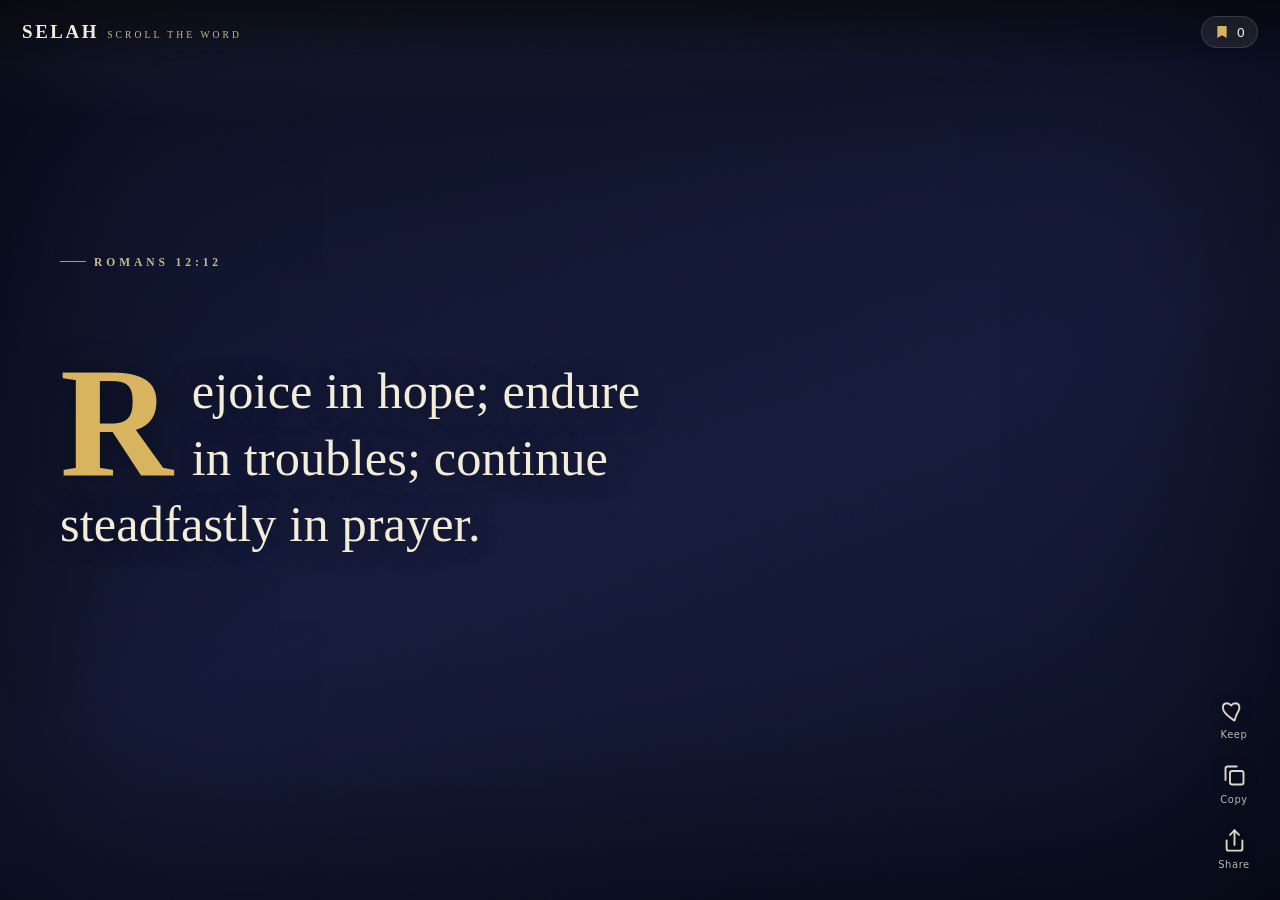
==== index.html @ 63e81956 "Selah — doom-scroll Bible app" ====
<!doctype html>
<html lang="en">
<head>
<meta charset="utf-8">
<meta name="viewport" content="width=device-width, initial-scale=1, maximum-scale=1, user-scalable=no, viewport-fit=cover">
<meta name="theme-color" content="#0b0e1a">
<meta name="apple-mobile-web-app-capable" content="yes">
<meta name="apple-mobile-web-app-status-bar-style" content="black-translucent">
<meta name="apple-mobile-web-app-title" content="Selah">
<title>Selah — Scroll the Word</title>
<style>
  :root{
    --ink:#f3ecd9;          /* parchment text */
    --ink-soft:#cbb98f;     /* aged gold */
    --gold:#d9b45f;         /* illuminated accent */
    --bg:#0b0e1a;
    --rail:rgba(243,236,217,.9);
    --card-pad: clamp(26px, 7vw, 60px);
  }
  *{box-sizing:border-box; -webkit-tap-highlight-color:transparent;}
  html,body{margin:0; height:100%; background:var(--bg); overscroll-behavior:none;}
  body{
    font-family:"Iowan Old Style","Palatino Linotype",Palatino,"Book Antiqua",Georgia,"Times New Roman",serif;
    color:var(--ink);
    -webkit-font-smoothing:antialiased;
    text-rendering:optimizeLegibility;
    overflow:hidden;
  }

  /* ---------- Feed ---------- */
  #feed{
    height:100dvh;
    overflow-y:scroll;
    scroll-snap-type:y mandatory;
    scroll-behavior:smooth;
    -webkit-overflow-scrolling:touch;
    scrollbar-width:none;
  }
  #feed::-webkit-scrollbar{display:none;}

  .verse{
    position:relative;
    height:100dvh;
    scroll-snap-align:start;
    scroll-snap-stop:always;
    display:flex;
    flex-direction:column;
    justify-content:center;
    padding: calc(env(safe-area-inset-top) + 84px) var(--card-pad) calc(env(safe-area-inset-bottom) + 120px);
    overflow:hidden;
    isolation:isolate;
  }
  /* ambient godray + grain layers */
  .verse::before{
    content:"";
    position:absolute; inset:-20% -20% auto -20%; height:80%;
    background:radial-gradient(120% 70% at 30% 0%, rgba(255,255,255,.16), rgba(255,255,255,0) 60%);
    mix-blend-mode:screen; pointer-events:none; z-index:0;
    animation:drift 26s ease-in-out infinite alternate;
  }
  .verse::after{
    content:"";
    position:absolute; inset:0; pointer-events:none; z-index:0;
    background-image:url("data:image/svg+xml;utf8,<svg xmlns='http://www.w3.org/2000/svg' width='120' height='120'><filter id='n'><feTurbulence type='fractalNoise' baseFrequency='.9' numOctaves='2'/></filter><rect width='100%25' height='100%25' filter='url(%23n)' opacity='.035'/></svg>");
    /* soft vignette on top of grain */
    box-shadow:inset 0 0 200px 40px rgba(0,0,0,.55);
    opacity:.9;
  }
  @keyframes drift{ from{transform:translate3d(-4%,0,0) scale(1.05);} to{transform:translate3d(4%,2%,0) scale(1.15);} }

  .verse > *{position:relative; z-index:1;}

  .ref{
    font-size:.72rem; letter-spacing:.34em; text-transform:uppercase;
    color:var(--ink-soft); font-weight:600;
    display:flex; align-items:center; gap:.7em; margin:0 0 clamp(20px,4.5vh,40px);
    opacity:0; transform:translateY(10px);
  }
  .ref::before{ content:""; width:26px; height:1px; background:var(--gold); opacity:.85; }

  .text{
    font-size:clamp(1.7rem, 4.4vw + 1rem, 3.15rem);
    line-height:1.32; font-weight:400; letter-spacing:.002em;
    max-width:16em; text-wrap:balance;
    text-shadow:0 1px 30px rgba(0,0,0,.35);
    opacity:0; transform:translateY(16px);
  }
  .text .cap{
    float:left; font-size:3.1em; line-height:.72; padding:.06em .12em 0 0;
    color:var(--gold); font-weight:600;
  }

  /* reveal when card is the active snap target */
  .verse.live .ref{ animation:rise .7s .05s cubic-bezier(.2,.8,.2,1) forwards; }
  .verse.live .text{ animation:rise .8s .12s cubic-bezier(.2,.8,.2,1) forwards; }
  @keyframes rise{ to{opacity:1; transform:none;} }

  /* ---------- Right action rail ---------- */
  .rail{
    position:absolute; right:clamp(12px,4vw,22px);
    bottom:calc(env(safe-area-inset-bottom) + 30px);
    display:flex; flex-direction:column; gap:22px; z-index:2;
  }
  .rail button{
    all:unset; cursor:pointer; display:flex; flex-direction:column; align-items:center; gap:5px;
    color:var(--rail); width:48px;
  }
  .rail svg{ width:27px; height:27px; filter:drop-shadow(0 2px 6px rgba(0,0,0,.5)); transition:transform .18s ease; }
  .rail button:active svg{ transform:scale(.82); }
  .rail .lab{ font-size:.62rem; letter-spacing:.06em; opacity:.85; font-variant-numeric:tabular-nums;
    font-family:ui-sans-serif,system-ui,sans-serif; }
  .rail button.on svg{ fill:var(--gold); stroke:var(--gold); color:var(--gold); }
  .rail button.on .lab{ color:var(--gold); opacity:1; }
  @keyframes pop{ 40%{transform:scale(1.3);} 70%{transform:scale(.9);} 100%{transform:scale(1);} }
  .rail button.burst svg{ animation:pop .4s ease; }

  /* ---------- Top bar ---------- */
  header{
    position:fixed; top:0; left:0; right:0; z-index:5;
    display:flex; align-items:center; justify-content:space-between;
    padding:calc(env(safe-area-inset-top) + 16px) 22px 14px;
    background:linear-gradient(to bottom, rgba(0,0,0,.42), rgba(0,0,0,0));
    pointer-events:none;
  }
  header *{pointer-events:auto;}
  .brand{ display:flex; align-items:baseline; gap:.5em; }
  .brand b{ font-size:1.18rem; font-weight:600; letter-spacing:.14em; color:var(--ink);}
  .brand span{ font-size:.6rem; letter-spacing:.32em; text-transform:uppercase; color:var(--ink-soft); }
  .savedBtn{ all:unset; cursor:pointer; display:flex; align-items:center; gap:7px; color:var(--ink);
    font-family:ui-sans-serif,system-ui,sans-serif; font-size:.8rem; padding:7px 12px; border-radius:999px;
    background:rgba(255,255,255,.08); backdrop-filter:blur(8px); -webkit-backdrop-filter:blur(8px);
    border:1px solid rgba(243,236,217,.14);}
  .savedBtn svg{width:16px;height:16px;fill:var(--gold);}

  /* ---------- Scroll hint ---------- */
  .hint{
    position:fixed; left:0; right:0; bottom:calc(env(safe-area-inset-bottom) + 22px);
    text-align:center; z-index:4; pointer-events:none;
    color:var(--ink-soft); font-size:.68rem; letter-spacing:.28em; text-transform:uppercase;
    font-family:ui-sans-serif,system-ui,sans-serif;
    animation:hintPulse 2.4s ease-in-out infinite;
    transition:opacity .5s;
  }
  .hint svg{ display:block; margin:6px auto 0; width:18px; height:18px; stroke:var(--ink-soft); }
  @keyframes hintPulse{ 0%,100%{opacity:.35; transform:translateY(0);} 50%{opacity:.9; transform:translateY(4px);} }

  /* ---------- Saved drawer ---------- */
  .sheet{
    position:fixed; inset:0; z-index:20; background:rgba(6,8,14,.86);
    backdrop-filter:blur(14px); -webkit-backdrop-filter:blur(14px);
    display:flex; flex-direction:column; transform:translateY(100%); transition:transform .34s cubic-bezier(.2,.8,.2,1);
  }
  .sheet.open{ transform:none; }
  .sheet header{ position:static; background:none; padding:calc(env(safe-area-inset-top) + 20px) 22px 14px; }
  .sheet h2{ margin:0; font-size:1.3rem; font-weight:600; letter-spacing:.06em;}
  .sheet .close{ all:unset; cursor:pointer; font-size:1.7rem; color:var(--ink-soft); line-height:1;}
  .sheet .list{ overflow-y:auto; padding:6px 22px calc(env(safe-area-inset-bottom) + 30px); }
  .savedItem{ padding:20px 0; border-top:1px solid rgba(243,236,217,.1);}
  .savedItem .r{ font-size:.64rem; letter-spacing:.28em; text-transform:uppercase; color:var(--gold); margin-bottom:8px;}
  .savedItem .t{ font-size:1.12rem; line-height:1.4;}
  .savedItem button{ all:unset; cursor:pointer; color:var(--ink-soft); font-size:.72rem; margin-top:10px;
    font-family:ui-sans-serif,system-ui,sans-serif; letter-spacing:.05em;}
  .empty{ color:var(--ink-soft); text-align:center; padding:22vh 30px; line-height:1.6;}
  .empty b{display:block;color:var(--ink);font-size:1.15rem;margin-bottom:8px;letter-spacing:.04em;}

  .toast{
    position:fixed; left:50%; bottom:calc(env(safe-area-inset-bottom) + 92px); transform:translate(-50%,20px);
    background:rgba(20,18,12,.94); color:var(--ink); border:1px solid rgba(217,180,95,.35);
    padding:11px 20px; border-radius:999px; font-size:.8rem; letter-spacing:.03em; z-index:30;
    font-family:ui-sans-serif,system-ui,sans-serif; opacity:0; pointer-events:none; transition:.25s;
    box-shadow:0 10px 40px rgba(0,0,0,.5);
  }
  .toast.show{ opacity:1; transform:translate(-50%,0); }

  @media (prefers-reduced-motion:reduce){
    .verse::before{animation:none;}
    .verse .ref,.verse .text{animation:none;opacity:1;transform:none;}
    .hint{animation:none;}
    #feed{scroll-behavior:auto;}
  }
</style>
</head>
<body>

<header>
  <div class="brand"><b>SELAH</b><span>scroll the word</span></div>
  <button class="savedBtn" id="openSaved" aria-label="Saved verses">
    <svg viewBox="0 0 24 24"><path d="M6 3h12a1 1 0 0 1 1 1v17l-7-4-7 4V4a1 1 0 0 1 1-1z"/></svg>
    <span id="savedCount">0</span>
  </button>
</header>

<main id="feed" aria-label="Scripture feed"></main>

<div class="hint" id="hint">Swipe up
  <svg viewBox="0 0 24 24" fill="none" stroke-width="2" stroke-linecap="round" stroke-linejoin="round"><path d="M12 19V5M6 11l6-6 6 6"/></svg>
</div>

<!-- Saved drawer -->
<section class="sheet" id="sheet" aria-hidden="true">
  <header>
    <h2>Kept verses</h2>
    <button class="close" id="closeSaved" aria-label="Close">×</button>
  </header>
  <div class="list" id="savedList"></div>
</section>

<div class="toast" id="toast"></div>

<script>
/* ============================================================
   SELAH — an infinite Scripture feed
   Text: World English Bible (public domain)
   Offline-first curated pool + live random pull when online
   ============================================================ */

// A curated, wide-ranging pool. Reads first offline & instantly.
const POOL = [
 ["Genesis 1:1","In the beginning, God created the heavens and the earth."],
 ["Genesis 1:3","God said, “Let there be light,” and there was light."],
 ["Genesis 28:15","Behold, I am with you, and will keep you, wherever you go."],
 ["Exodus 14:14","Yahweh will fight for you, and you shall be still."],
 ["Deuteronomy 31:6","Be strong and courageous. Don’t be afraid; for Yahweh your God goes with you. He will not fail you, nor forsake you."],
 ["Joshua 1:9","Be strong and courageous. Don’t be afraid. Don’t be dismayed, for Yahweh your God is with you wherever you go."],
 ["1 Samuel 16:7","Man looks at the outward appearance, but Yahweh looks at the heart."],
 ["Nehemiah 8:10","Don’t be grieved, for the joy of Yahweh is your strength."],
 ["Psalm 23:1","Yahweh is my shepherd; I shall lack nothing."],
 ["Psalm 23:4","Even though I walk through the valley of the shadow of death, I will fear no evil, for you are with me."],
 ["Psalm 27:1","Yahweh is my light and my salvation. Whom shall I fear?"],
 ["Psalm 34:18","Yahweh is near to those who have a broken heart, and saves those who have a crushed spirit."],
 ["Psalm 46:1","God is our refuge and strength, a very present help in trouble."],
 ["Psalm 46:10","Be still, and know that I am God."],
 ["Psalm 51:10","Create in me a clean heart, O God. Renew a right spirit within me."],
 ["Psalm 55:22","Cast your burden on Yahweh and he will sustain you. He will never allow the righteous to be moved."],
 ["Psalm 91:1","He who dwells in the secret place of the Most High will rest in the shadow of the Almighty."],
 ["Psalm 118:24","This is the day that Yahweh has made. We will rejoice and be glad in it!"],
 ["Psalm 119:105","Your word is a lamp to my feet, and a light for my path."],
 ["Psalm 121:1","I will lift up my eyes to the hills. Where does my help come from?"],
 ["Psalm 121:2","My help comes from Yahweh, who made heaven and earth."],
 ["Psalm 139:14","I will give thanks to you, for I am fearfully and wonderfully made."],
 ["Psalm 147:3","He heals the broken in heart, and binds up their wounds."],
 ["Proverbs 3:5","Trust in Yahweh with all your heart, and don’t lean on your own understanding."],
 ["Proverbs 3:6","In all your ways acknowledge him, and he will make your paths straight."],
 ["Proverbs 4:23","Keep your heart with all diligence, for out of it is the wellspring of life."],
 ["Proverbs 16:3","Commit your deeds to Yahweh, and your plans shall succeed."],
 ["Proverbs 18:10","Yahweh’s name is a strong tower: the righteous run to him, and are safe."],
 ["Proverbs 27:17","Iron sharpens iron; so a man sharpens his friend’s countenance."],
 ["Ecclesiastes 3:1","For everything there is a season, and a time for every purpose under heaven."],
 ["Isaiah 26:3","You will keep whoever’s mind is steadfast in perfect peace, because he trusts in you."],
 ["Isaiah 40:31","Those who wait for Yahweh will renew their strength. They will mount up with wings like eagles."],
 ["Isaiah 41:10","Don’t be afraid, for I am with you. Don’t be dismayed, for I am your God. I will strengthen you."],
 ["Isaiah 43:2","When you pass through the waters, I will be with you, and through the rivers, they will not overflow you."],
 ["Isaiah 53:5","He was pierced for our transgressions. By his wounds we are healed."],
 ["Jeremiah 29:11","For I know the thoughts that I think toward you, thoughts of peace, and not of evil, to give you hope and a future."],
 ["Lamentations 3:22","It is because of Yahweh’s loving kindnesses that we are not consumed, because his compassion doesn’t fail."],
 ["Lamentations 3:23","They are new every morning. Great is your faithfulness."],
 ["Micah 6:8","He has shown you, O man, what is good. What does Yahweh require of you, but to act justly, to love mercy, and to walk humbly with your God?"],
 ["Zephaniah 3:17","Yahweh, your God, is among you, a mighty one who will save. He will rejoice over you with joy."],
 ["Matthew 5:14","You are the light of the world. A city located on a hill can’t be hidden."],
 ["Matthew 6:33","Seek first God’s Kingdom and his righteousness; and all these things will be given to you as well."],
 ["Matthew 6:34","Therefore don’t be anxious for tomorrow, for tomorrow will be anxious for itself."],
 ["Matthew 11:28","Come to me, all you who labor and are heavily burdened, and I will give you rest."],
 ["Matthew 19:26","With men this is impossible, but with God all things are possible."],
 ["Mark 9:23","All things are possible to him who believes."],
 ["Luke 1:37","For nothing spoken by God is impossible."],
 ["John 1:5","The light shines in the darkness, and the darkness hasn’t overcome it."],
 ["John 3:16","For God so loved the world, that he gave his one and only Son, that whoever believes in him should not perish, but have eternal life."],
 ["John 8:12","I am the light of the world. He who follows me will not walk in the darkness, but will have the light of life."],
 ["John 14:6","I am the way, the truth, and the life. No one comes to the Father, except through me."],
 ["John 14:27","Peace I leave with you. My peace I give to you. Don’t let your heart be troubled, neither let it be fearful."],
 ["John 16:33","In the world you have trouble; but cheer up! I have overcome the world."],
 ["Romans 5:8","But God commends his own love toward us, in that while we were yet sinners, Christ died for us."],
 ["Romans 8:28","We know that all things work together for good for those who love God."],
 ["Romans 8:31","If God is for us, who can be against us?"],
 ["Romans 8:38","For I am persuaded that neither death, nor life, nor angels, nor things present, nor things to come, will be able to separate us from God’s love."],
 ["Romans 12:2","Don’t be conformed to this world, but be transformed by the renewing of your mind."],
 ["Romans 15:13","Now may the God of hope fill you with all joy and peace in believing, that you may abound in hope."],
 ["1 Corinthians 10:13","No temptation has taken you except what is common to man. God is faithful, who will not allow you to be tempted above what you are able."],
 ["1 Corinthians 13:4","Love is patient and is kind. Love doesn’t envy. Love doesn’t brag, is not proud."],
 ["1 Corinthians 13:13","But now faith, hope, and love remain—these three. The greatest of these is love."],
 ["1 Corinthians 16:14","Let all that you do be done in love."],
 ["2 Corinthians 5:7","For we walk by faith, not by sight."],
 ["2 Corinthians 12:9","My grace is sufficient for you, for my power is made perfect in weakness."],
 ["Galatians 5:22","But the fruit of the Spirit is love, joy, peace, patience, kindness, goodness, faith."],
 ["Galatians 6:9","Let us not be weary in doing good, for we will reap in due season, if we don’t give up."],
 ["Ephesians 2:8","For by grace you have been saved through faith, and that not of yourselves; it is the gift of God."],
 ["Ephesians 3:20","Now to him who is able to do exceedingly abundantly above all that we ask or think."],
 ["Ephesians 6:10","Be strong in the Lord, and in the strength of his might."],
 ["Philippians 4:6","In nothing be anxious, but in everything, by prayer and petition with thanksgiving, let your requests be made known to God."],
 ["Philippians 4:7","And the peace of God, which surpasses all understanding, will guard your hearts and your minds in Christ Jesus."],
 ["Philippians 4:8","Whatever things are true, whatever things are honorable, whatever things are pure—think about these things."],
 ["Philippians 4:13","I can do all things through Christ, who strengthens me."],
 ["Colossians 3:23","Whatever you do, work heartily, as for the Lord, and not for men."],
 ["1 Thessalonians 5:16","Rejoice always. Pray without ceasing. In everything give thanks."],
 ["2 Timothy 1:7","For God didn’t give us a spirit of fear, but of power, love, and self-control."],
 ["Hebrews 11:1","Now faith is assurance of things hoped for, proof of things not seen."],
 ["Hebrews 12:1","Let us run with perseverance the race that is set before us."],
 ["Hebrews 13:5","Be free from the love of money, content with such things as you have, for he has said, “I will in no way leave you, neither will I in any way forsake you.”"],
 ["Hebrews 13:8","Jesus Christ is the same yesterday, today, and forever."],
 ["James 1:2","Count it all joy, my brothers, when you fall into various temptations."],
 ["James 1:5","But if any of you lacks wisdom, let him ask of God, who gives to all liberally and without reproach."],
 ["1 Peter 5:7","Casting all your worries on him, because he cares for you."],
 ["1 John 4:4","Greater is he who is in you than he who is in the world."],
 ["1 John 4:18","There is no fear in love; but perfect love casts out fear."],
 ["1 John 4:19","We love him, because he first loved us."],
 ["Revelation 21:4","He will wipe away every tear from their eyes. Death will be no more; neither will there be mourning, nor crying, nor pain, any more."],
 ["Psalm 19:1","The heavens declare the glory of God. The expanse shows his handiwork."],
 ["Psalm 37:4","Also delight yourself in Yahweh, and he will give you the desires of your heart."],
 ["Psalm 30:5","Weeping may stay for the night, but joy comes in the morning."],
 ["Psalm 16:8","I have set Yahweh always before me. Because he is at my right hand, I shall not be moved."],
 ["Proverbs 17:22","A cheerful heart makes good medicine, but a crushed spirit dries up the bones."],
 ["Isaiah 40:8","The grass withers, the flower fades; but the word of our God stands forever."],
 ["Matthew 5:16","Let your light shine before men, that they may see your good works."],
 ["Matthew 7:7","Ask, and it will be given you. Seek, and you will find. Knock, and it will be opened for you."],
 ["Luke 6:38","Give, and it will be given to you: good measure, pressed down, shaken together, and running over."],
 ["John 15:5","I am the vine. You are the branches. He who remains in me bears much fruit."],
 ["Acts 20:35","It is more blessed to give than to receive."],
 ["Romans 12:12","Rejoice in hope; endure in troubles; continue steadfastly in prayer."],
 ["Colossians 3:2","Set your mind on the things that are above, not on the things that are on the earth."],
 ["Joshua 24:15","As for me and my house, we will serve Yahweh."],
 ["Psalm 143:8","Cause me to hear your loving kindness in the morning, for I trust in you."],
 ["Proverbs 15:1","A gentle answer turns away wrath, but a harsh word stirs up anger."],
 ["Isaiah 55:8","“For my thoughts are not your thoughts, and your ways are not my ways,” says Yahweh."],
 ["Jeremiah 17:7","Blessed is the man who trusts in Yahweh, and whose confidence is in Yahweh."],
 ["Matthew 28:20","Behold, I am with you always, even to the end of the age."],
 ["Galatians 2:20","It is no longer I that live, but Christ lives in me."],
 ["Philippians 1:6","He who began a good work in you will complete it until the day of Jesus Christ."],
 ["Psalm 42:11","Why are you in despair, my soul? Hope in God! For I shall still praise him."],
 ["Psalm 62:1","My soul rests in God alone. My salvation is from him."],
 ["Isaiah 12:2","Behold, God is my salvation. I will trust, and will not be afraid."]
];

/* ---------- gradient atmospheres (time-of-day light) ---------- */
const THEMES = [
  {bg:"linear-gradient(160deg,#0a0f24 0%,#141a3a 55%,#0a0f24 100%)"},   // deep night
  {bg:"linear-gradient(160deg,#2a1327 0%,#5c2740 50%,#20101f 100%)"},   // dawn rose
  {bg:"linear-gradient(160deg,#1a1206 0%,#493113 55%,#1a1206 100%)"},   // gold hour
  {bg:"linear-gradient(160deg,#06171a 0%,#0f3a3d 55%,#06171a 100%)"},   // still waters
  {bg:"linear-gradient(160deg,#120a1f 0%,#331e4d 55%,#120a1f 100%)"},   // amethyst dusk
  {bg:"linear-gradient(160deg,#0b1408 0%,#22401c 55%,#0b1408 100%)"},   // olive garden
  {bg:"linear-gradient(160deg,#1b0a0a 0%,#43201a 55%,#1b0a0a 100%)"},   // ember
  {bg:"linear-gradient(160deg,#060a12 0%,#1e2c44 55%,#060a12 100%)"},   // pre-dawn slate
];
const themeColors = ["#0f1430","#3a1a2c","#2a1c0d","#0a2528","#241436","#16290f","#2b1310","#111c2e"];

/* ---------- state ---------- */
const feed = document.getElementById('feed');
const saved = JSON.parse(localStorage.getItem('selah.saved')||'[]');
let deck = [];        // shuffled queue of [ref,text]
let served = 0;       // total cards rendered
let recent = new Set();

function shuffle(a){ a=a.slice(); for(let i=a.length-1;i>0;i--){const j=Math.floor(Math.random()*(i+1));[a[i],a[j]]=[a[j],a[i]];} return a; }
function refillDeck(){ deck = deck.concat(shuffle(POOL)); }

function nextVerse(){
  if(deck.length<3) refillDeck();
  // avoid immediate repeats
  let v = deck.shift();
  let guard=0;
  while(recent.has(v[0]) && deck.length>4 && guard++<8){ deck.push(v); v=deck.shift(); }
  recent.add(v[0]); if(recent.size>18){ recent = new Set([...recent].slice(-12)); }
  return v;
}

function isSaved(ref){ return saved.some(s=>s[0]===ref); }
function svg(name){
  const P={
    heart:'<path d="M12 21s-7-4.35-9.5-8.5C.5 9 2 5.5 5.2 5.5c1.9 0 3.1 1.1 3.8 2.1.7-1 1.9-2.1 3.8-2.1C16 5.5 17.5 9 15.5 12.5 13 16.65 12 21 12 21z"/>',
    copy:'<rect x="8" y="8" width="12" height="12" rx="2"/><path d="M4 16V6a2 2 0 0 1 2-2h8"/>',
    share:'<path d="M12 3v13"/><path d="M8 7l4-4 4 4"/><path d="M5 12v7a2 2 0 0 0 2 2h10a2 2 0 0 0 2-2v-7"/>'
  };
  const filled = name==='heart';
  return `<svg viewBox="0 0 24 24" ${filled?'fill="none"':'fill="none"'} stroke="currentColor" stroke-width="1.7" stroke-linecap="round" stroke-linejoin="round">${P[name]}</svg>`;
}

function makeCard(ref,text){
  const el = document.createElement('article');
  el.className='verse';
  const t = THEMES[served % THEMES.length];
  el.style.background = t.bg;
  const words = text.trim();
  const first = words.charAt(0);
  const rest = words.slice(1);
  el.innerHTML = `
    <p class="ref">${ref}</p>
    <p class="text"><span class="cap">${first}</span>${rest}</p>
    <div class="rail">
      <button class="save ${isSaved(ref)?'on':''}" aria-label="Keep verse">${svg('heart')}<span class="lab">Keep</span></button>
      <button class="copy" aria-label="Copy verse">${svg('copy')}<span class="lab">Copy</span></button>
      <button class="share" aria-label="Share verse">${svg('share')}<span class="lab">Share</span></button>
    </div>`;
  el.dataset.ref = ref; el.dataset.text = text;

  el.querySelector('.save').addEventListener('click',e=>{ toggleSave(ref,text,e.currentTarget); });
  el.querySelector('.copy').addEventListener('click',e=>{ copyVerse(ref,text); burst(e.currentTarget); });
  el.querySelector('.share').addEventListener('click',e=>{ shareVerse(ref,text); burst(e.currentTarget); });
  served++;
  return el;
}

function appendBatch(n=4){ for(let i=0;i<n;i++){ const [r,t]=nextVerse(); feed.appendChild(makeCard(r,t)); } }

/* ---------- reveal / infinite ---------- */
const io = new IntersectionObserver((ents)=>{
  ents.forEach(en=>{
    if(en.isIntersecting && en.intersectionRatio>0.6){
      en.target.classList.add('live');
      const cards=[...feed.children];
      if(cards.indexOf(en.target) >= cards.length-3){ appendBatch(4); topUpFromNet(); }
      if(served>1) hideHint();
    }
  });
},{root:feed, threshold:[0.6]});

const mo = new MutationObserver(recs=>recs.forEach(r=>r.addedNodes.forEach(n=>{ if(n.nodeType===1) io.observe(n); })));
mo.observe(feed,{childList:true});

/* ---------- actions ---------- */
function persist(){ localStorage.setItem('selah.saved', JSON.stringify(saved)); document.getElementById('savedCount').textContent=saved.length; }
function toggleSave(ref,text,btn){
  const i = saved.findIndex(s=>s[0]===ref);
  if(i>=0){ saved.splice(i,1); btn?.classList.remove('on'); toast('Removed'); }
  else{ saved.unshift([ref,text]); btn?.classList.add('on'); btn?.classList.add('burst'); setTimeout(()=>btn?.classList.remove('burst'),400); toast('Kept'); }
  persist(); if(navigator.vibrate) navigator.vibrate(8);
}
async function copyVerse(ref,text){
  const s = `“${text}”\n— ${ref} (WEB)`;
  try{ await navigator.clipboard.writeText(s); toast('Copied'); }
  catch{ toast('Copy unavailable'); }
}
async function shareVerse(ref,text){
  const s = `“${text}”\n— ${ref}`;
  if(navigator.share){ try{ await navigator.share({text:s, title:'Selah'}); }catch{} }
  else copyVerse(ref,text);
}
function burst(btn){ btn.classList.add('burst'); setTimeout(()=>btn.classList.remove('burst'),400); if(navigator.vibrate) navigator.vibrate(6); }

let toastT;
function toast(msg){ const el=document.getElementById('toast'); el.textContent=msg; el.classList.add('show'); clearTimeout(toastT); toastT=setTimeout(()=>el.classList.remove('show'),1400); }

let hintGone=false;
function hideHint(){ if(hintGone) return; hintGone=true; document.getElementById('hint').style.opacity='0'; setTimeout(()=>document.getElementById('hint').remove(),600); }

/* ---------- saved drawer ---------- */
const sheet=document.getElementById('sheet');
document.getElementById('openSaved').addEventListener('click',openSaved);
document.getElementById('closeSaved').addEventListener('click',()=>sheet.classList.remove('open'));
function openSaved(){
  const list=document.getElementById('savedList');
  if(!saved.length){ list.innerHTML='<div class="empty"><b>Nothing kept yet</b>Tap Keep on a verse and it waits for you here.</div>'; }
  else list.innerHTML = saved.map((s,i)=>`
    <div class="savedItem">
      <div class="r">${s[0]}</div>
      <div class="t">“${s[1]}”</div>
      <button data-i="${i}">Remove</button>
    </div>`).join('');
  list.querySelectorAll('button[data-i]').forEach(b=>b.addEventListener('click',()=>{
    saved.splice(+b.dataset.i,1); persist();
    document.querySelectorAll('.verse .save.on').forEach(x=>{});
    openSaved();
  }));
  sheet.classList.add('open');
}

/* ---------- live infinite top-up (World English Bible via bible-api.com) ---------- */
let netBusy=false, netOK=true;
async function topUpFromNet(){
  if(netBusy || !netOK || !navigator.onLine) return;
  netBusy=true;
  try{
    const res = await Promise.all([fetchRandom(),fetchRandom(),fetchRandom()]);
    res.filter(Boolean).forEach(v=>{ if(!POOL.some(p=>p[0]===v[0])) POOL.push(v); });
  }catch{ netOK=false; }
  netBusy=false;
}
async function fetchRandom(){
  try{
    const r = await fetch('https://bible-api.com/data/web/random');
    if(!r.ok) return null;
    const d = await r.json();
    const v = d.random || (d.verses && d.verses[0]);
    if(!v) return null;
    const ref = `${v.book} ${v.chapter}:${v.verse}`;
    const text = (v.text||'').replace(/\s+/g,' ').trim();
    if(text.length<12 || text.length>240) return null;   // keep cards scroll-sized
    return [ref, text];
  }catch{ return null; }
}

/* ---------- boot ---------- */
persist();
refillDeck();
appendBatch(5);
requestAnimationFrame(()=>{ feed.firstElementChild?.classList.add('live'); });
topUpFromNet();

/* ---------- installable PWA (inline manifest, no external files) ---------- */
(function(){
  const manifest = {
    name:"Selah", short_name:"Selah", start_url:".", display:"standalone",
    background_color:"#0b0e1a", theme_color:"#0b0e1a", orientation:"portrait",
    description:"Scroll the Word.",
    icons:[{src:"data:image/svg+xml,"+encodeURIComponent('<svg xmlns=\"http://www.w3.org/2000/svg\" width=\"512\" height=\"512\"><rect width=\"512\" height=\"512\" fill=\"#0b0e1a\"/><text x=\"256\" y=\"340\" font-size=\"300\" text-anchor=\"middle\" fill=\"#d9b45f\" font-family=\"Georgia,serif\">S</text></svg>'), sizes:"512x512", type:"image/svg+xml"}]
  };
  const blob=new Blob([JSON.stringify(manifest)],{type:'application/manifest+json'});
  const link=document.createElement('link'); link.rel='manifest'; link.href=URL.createObjectURL(blob); document.head.appendChild(link);
})();
window.addEventListener('online',()=>{ netOK=true; topUpFromNet(); });
</script>
</body>
</html>
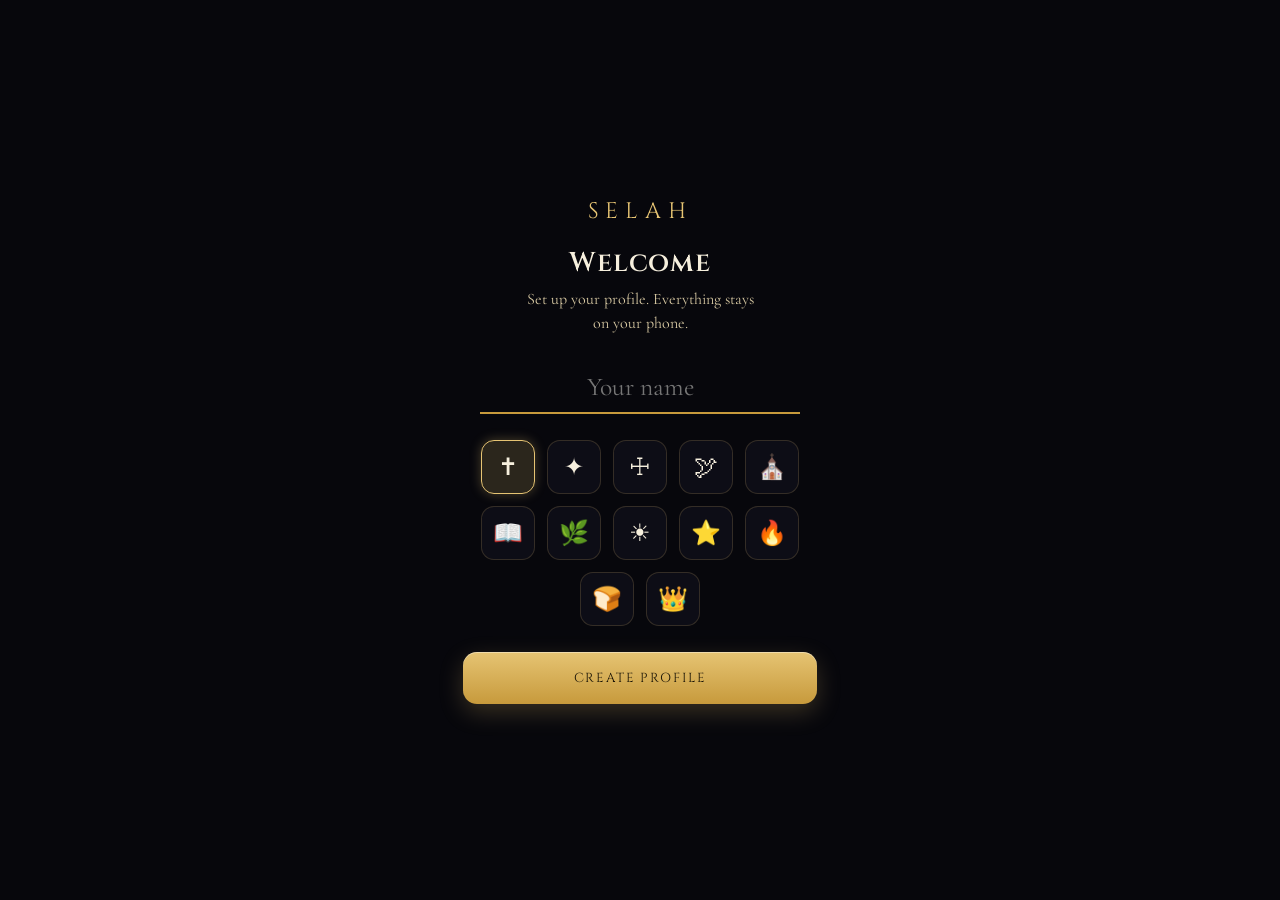
==== commit 21471541: "v2: stained-glass redesign, translations (WEB/KJV/ESV/NLT), device profiles + PIN, Duolingo-style SR" ====
--- a/index.html
+++ b/index.html
@@ -3,510 +3,83 @@
 <head>
 <meta charset="utf-8">
 <meta name="viewport" content="width=device-width, initial-scale=1, maximum-scale=1, user-scalable=no, viewport-fit=cover">
-<meta name="theme-color" content="#0b0e1a">
+<meta name="theme-color" content="#07070c">
 <meta name="apple-mobile-web-app-capable" content="yes">
 <meta name="apple-mobile-web-app-status-bar-style" content="black-translucent">
 <meta name="apple-mobile-web-app-title" content="Selah">
 <title>Selah — Scroll the Word</title>
-<style>
-  :root{
-    --ink:#f3ecd9;          /* parchment text */
-    --ink-soft:#cbb98f;     /* aged gold */
-    --gold:#d9b45f;         /* illuminated accent */
-    --bg:#0b0e1a;
-    --rail:rgba(243,236,217,.9);
-    --card-pad: clamp(26px, 7vw, 60px);
-  }
-  *{box-sizing:border-box; -webkit-tap-highlight-color:transparent;}
-  html,body{margin:0; height:100%; background:var(--bg); overscroll-behavior:none;}
-  body{
-    font-family:"Iowan Old Style","Palatino Linotype",Palatino,"Book Antiqua",Georgia,"Times New Roman",serif;
-    color:var(--ink);
-    -webkit-font-smoothing:antialiased;
-    text-rendering:optimizeLegibility;
-    overflow:hidden;
-  }
-
-  /* ---------- Feed ---------- */
-  #feed{
-    height:100dvh;
-    overflow-y:scroll;
-    scroll-snap-type:y mandatory;
-    scroll-behavior:smooth;
-    -webkit-overflow-scrolling:touch;
-    scrollbar-width:none;
-  }
-  #feed::-webkit-scrollbar{display:none;}
-
-  .verse{
-    position:relative;
-    height:100dvh;
-    scroll-snap-align:start;
-    scroll-snap-stop:always;
-    display:flex;
-    flex-direction:column;
-    justify-content:center;
-    padding: calc(env(safe-area-inset-top) + 84px) var(--card-pad) calc(env(safe-area-inset-bottom) + 120px);
-    overflow:hidden;
-    isolation:isolate;
-  }
-  /* ambient godray + grain layers */
-  .verse::before{
-    content:"";
-    position:absolute; inset:-20% -20% auto -20%; height:80%;
-    background:radial-gradient(120% 70% at 30% 0%, rgba(255,255,255,.16), rgba(255,255,255,0) 60%);
-    mix-blend-mode:screen; pointer-events:none; z-index:0;
-    animation:drift 26s ease-in-out infinite alternate;
-  }
-  .verse::after{
-    content:"";
-    position:absolute; inset:0; pointer-events:none; z-index:0;
-    background-image:url("data:image/svg+xml;utf8,<svg xmlns='http://www.w3.org/2000/svg' width='120' height='120'><filter id='n'><feTurbulence type='fractalNoise' baseFrequency='.9' numOctaves='2'/></filter><rect width='100%25' height='100%25' filter='url(%23n)' opacity='.035'/></svg>");
-    /* soft vignette on top of grain */
-    box-shadow:inset 0 0 200px 40px rgba(0,0,0,.55);
-    opacity:.9;
-  }
-  @keyframes drift{ from{transform:translate3d(-4%,0,0) scale(1.05);} to{transform:translate3d(4%,2%,0) scale(1.15);} }
-
-  .verse > *{position:relative; z-index:1;}
-
-  .ref{
-    font-size:.72rem; letter-spacing:.34em; text-transform:uppercase;
-    color:var(--ink-soft); font-weight:600;
-    display:flex; align-items:center; gap:.7em; margin:0 0 clamp(20px,4.5vh,40px);
-    opacity:0; transform:translateY(10px);
-  }
-  .ref::before{ content:""; width:26px; height:1px; background:var(--gold); opacity:.85; }
-
-  .text{
-    font-size:clamp(1.7rem, 4.4vw + 1rem, 3.15rem);
-    line-height:1.32; font-weight:400; letter-spacing:.002em;
-    max-width:16em; text-wrap:balance;
-    text-shadow:0 1px 30px rgba(0,0,0,.35);
-    opacity:0; transform:translateY(16px);
-  }
-  .text .cap{
-    float:left; font-size:3.1em; line-height:.72; padding:.06em .12em 0 0;
-    color:var(--gold); font-weight:600;
-  }
-
-  /* reveal when card is the active snap target */
-  .verse.live .ref{ animation:rise .7s .05s cubic-bezier(.2,.8,.2,1) forwards; }
-  .verse.live .text{ animation:rise .8s .12s cubic-bezier(.2,.8,.2,1) forwards; }
-  @keyframes rise{ to{opacity:1; transform:none;} }
-
-  /* ---------- Right action rail ---------- */
-  .rail{
-    position:absolute; right:clamp(12px,4vw,22px);
-    bottom:calc(env(safe-area-inset-bottom) + 30px);
-    display:flex; flex-direction:column; gap:22px; z-index:2;
-  }
-  .rail button{
-    all:unset; cursor:pointer; display:flex; flex-direction:column; align-items:center; gap:5px;
-    color:var(--rail); width:48px;
-  }
-  .rail svg{ width:27px; height:27px; filter:drop-shadow(0 2px 6px rgba(0,0,0,.5)); transition:transform .18s ease; }
-  .rail button:active svg{ transform:scale(.82); }
-  .rail .lab{ font-size:.62rem; letter-spacing:.06em; opacity:.85; font-variant-numeric:tabular-nums;
-    font-family:ui-sans-serif,system-ui,sans-serif; }
-  .rail button.on svg{ fill:var(--gold); stroke:var(--gold); color:var(--gold); }
-  .rail button.on .lab{ color:var(--gold); opacity:1; }
-  @keyframes pop{ 40%{transform:scale(1.3);} 70%{transform:scale(.9);} 100%{transform:scale(1);} }
-  .rail button.burst svg{ animation:pop .4s ease; }
-
-  /* ---------- Top bar ---------- */
-  header{
-    position:fixed; top:0; left:0; right:0; z-index:5;
-    display:flex; align-items:center; justify-content:space-between;
-    padding:calc(env(safe-area-inset-top) + 16px) 22px 14px;
-    background:linear-gradient(to bottom, rgba(0,0,0,.42), rgba(0,0,0,0));
-    pointer-events:none;
-  }
-  header *{pointer-events:auto;}
-  .brand{ display:flex; align-items:baseline; gap:.5em; }
-  .brand b{ font-size:1.18rem; font-weight:600; letter-spacing:.14em; color:var(--ink);}
-  .brand span{ font-size:.6rem; letter-spacing:.32em; text-transform:uppercase; color:var(--ink-soft); }
-  .savedBtn{ all:unset; cursor:pointer; display:flex; align-items:center; gap:7px; color:var(--ink);
-    font-family:ui-sans-serif,system-ui,sans-serif; font-size:.8rem; padding:7px 12px; border-radius:999px;
-    background:rgba(255,255,255,.08); backdrop-filter:blur(8px); -webkit-backdrop-filter:blur(8px);
-    border:1px solid rgba(243,236,217,.14);}
-  .savedBtn svg{width:16px;height:16px;fill:var(--gold);}
-
-  /* ---------- Scroll hint ---------- */
-  .hint{
-    position:fixed; left:0; right:0; bottom:calc(env(safe-area-inset-bottom) + 22px);
-    text-align:center; z-index:4; pointer-events:none;
-    color:var(--ink-soft); font-size:.68rem; letter-spacing:.28em; text-transform:uppercase;
-    font-family:ui-sans-serif,system-ui,sans-serif;
-    animation:hintPulse 2.4s ease-in-out infinite;
-    transition:opacity .5s;
-  }
-  .hint svg{ display:block; margin:6px auto 0; width:18px; height:18px; stroke:var(--ink-soft); }
-  @keyframes hintPulse{ 0%,100%{opacity:.35; transform:translateY(0);} 50%{opacity:.9; transform:translateY(4px);} }
-
-  /* ---------- Saved drawer ---------- */
-  .sheet{
-    position:fixed; inset:0; z-index:20; background:rgba(6,8,14,.86);
-    backdrop-filter:blur(14px); -webkit-backdrop-filter:blur(14px);
-    display:flex; flex-direction:column; transform:translateY(100%); transition:transform .34s cubic-bezier(.2,.8,.2,1);
-  }
-  .sheet.open{ transform:none; }
-  .sheet header{ position:static; background:none; padding:calc(env(safe-area-inset-top) + 20px) 22px 14px; }
-  .sheet h2{ margin:0; font-size:1.3rem; font-weight:600; letter-spacing:.06em;}
-  .sheet .close{ all:unset; cursor:pointer; font-size:1.7rem; color:var(--ink-soft); line-height:1;}
-  .sheet .list{ overflow-y:auto; padding:6px 22px calc(env(safe-area-inset-bottom) + 30px); }
-  .savedItem{ padding:20px 0; border-top:1px solid rgba(243,236,217,.1);}
-  .savedItem .r{ font-size:.64rem; letter-spacing:.28em; text-transform:uppercase; color:var(--gold); margin-bottom:8px;}
-  .savedItem .t{ font-size:1.12rem; line-height:1.4;}
-  .savedItem button{ all:unset; cursor:pointer; color:var(--ink-soft); font-size:.72rem; margin-top:10px;
-    font-family:ui-sans-serif,system-ui,sans-serif; letter-spacing:.05em;}
-  .empty{ color:var(--ink-soft); text-align:center; padding:22vh 30px; line-height:1.6;}
-  .empty b{display:block;color:var(--ink);font-size:1.15rem;margin-bottom:8px;letter-spacing:.04em;}
-
-  .toast{
-    position:fixed; left:50%; bottom:calc(env(safe-area-inset-bottom) + 92px); transform:translate(-50%,20px);
-    background:rgba(20,18,12,.94); color:var(--ink); border:1px solid rgba(217,180,95,.35);
-    padding:11px 20px; border-radius:999px; font-size:.8rem; letter-spacing:.03em; z-index:30;
-    font-family:ui-sans-serif,system-ui,sans-serif; opacity:0; pointer-events:none; transition:.25s;
-    box-shadow:0 10px 40px rgba(0,0,0,.5);
-  }
-  .toast.show{ opacity:1; transform:translate(-50%,0); }
-
-  @media (prefers-reduced-motion:reduce){
-    .verse::before{animation:none;}
-    .verse .ref,.verse .text{animation:none;opacity:1;transform:none;}
-    .hint{animation:none;}
-    #feed{scroll-behavior:auto;}
-  }
-</style>
+<link rel="preconnect" href="https://fonts.googleapis.com">
+<link rel="preconnect" href="https://fonts.gstatic.com" crossorigin>
+<link href="https://fonts.googleapis.com/css2?family=Cinzel:wght@500;600;700&family=Cormorant+Garamond:ital,wght@0,400;0,500;0,600;1,500&display=swap" rel="stylesheet">
+<link rel="stylesheet" href="styles.css">
 </head>
 <body>
 
-<header>
-  <div class="brand"><b>SELAH</b><span>scroll the word</span></div>
-  <button class="savedBtn" id="openSaved" aria-label="Saved verses">
-    <svg viewBox="0 0 24 24"><path d="M6 3h12a1 1 0 0 1 1 1v17l-7-4-7 4V4a1 1 0 0 1 1-1z"/></svg>
-    <span id="savedCount">0</span>
-  </button>
-</header>
+<!-- gate: onboarding / profile picker / PIN lock -->
+<div class="gate" id="gate"></div>
 
-<main id="feed" aria-label="Scripture feed"></main>
+<!-- app shell -->
+<div id="shell" style="display:none">
 
-<div class="hint" id="hint">Swipe up
-  <svg viewBox="0 0 24 24" fill="none" stroke-width="2" stroke-linecap="round" stroke-linejoin="round"><path d="M12 19V5M6 11l6-6 6 6"/></svg>
+  <div class="topbar" id="topbar">
+    <div class="brand"><b>SELAH</b><span>scroll the word</span></div>
+    <button class="pill book" id="openSaved" aria-label="Kept verses">
+      <svg viewBox="0 0 24 24"><path d="M6 3h12a1 1 0 0 1 1 1v17l-7-4-7 4V4a1 1 0 0 1 1-1z"/></svg>
+      Kept
+    </button>
+  </div>
+
+  <div id="app">
+    <!-- READ -->
+    <section class="view active" id="view-read">
+      <main id="feed" aria-label="Scripture feed"></main>
+      <div class="hint" id="hint">Swipe up ↑</div>
+    </section>
+    <!-- LEARN -->
+    <section class="view" id="view-learn"><div class="scroll" id="learn-body"></div></section>
+    <!-- TRACK -->
+    <section class="view" id="view-track"><div class="scroll" id="track-body"></div></section>
+    <!-- ME -->
+    <section class="view" id="view-me"><div class="scroll" id="me-body"></div></section>
+  </div>
+
+  <nav class="nav">
+    <button data-go="read" class="active"><svg viewBox="0 0 24 24" fill="none" stroke="currentColor" stroke-width="1.6" stroke-linecap="round" stroke-linejoin="round"><path d="M4 5c3 0 6 1 8 2 2-1 5-2 8-2v14c-3 0-6 1-8 2-2-1-5-2-8-2V5z"/><path d="M12 7v12"/></svg><span class="l">Read</span></button>
+    <button data-go="learn"><svg viewBox="0 0 24 24" fill="none" stroke="currentColor" stroke-width="1.6" stroke-linecap="round" stroke-linejoin="round"><path d="M12 3l9 5-9 5-9-5 9-5z"/><path d="M6 10v5c0 1.5 3 3 6 3s6-1.5 6-3v-5"/></svg><span class="l">Learn</span></button>
+    <button data-go="track"><svg viewBox="0 0 24 24" fill="none" stroke="currentColor" stroke-width="1.6" stroke-linecap="round" stroke-linejoin="round"><path d="M4 20V10M10 20V4M16 20v-7M22 20H2"/></svg><span class="l">Track</span></button>
+    <button data-go="me"><svg viewBox="0 0 24 24" fill="none" stroke="currentColor" stroke-width="1.6" stroke-linecap="round" stroke-linejoin="round"><circle cx="12" cy="8" r="4"/><path d="M4 21c0-4 3.5-6 8-6s8 2 8 6"/></svg><span class="l">Me</span></button>
+  </nav>
 </div>
 
-<!-- Saved drawer -->
-<section class="sheet" id="sheet" aria-hidden="true">
-  <header>
-    <h2>Kept verses</h2>
-    <button class="close" id="closeSaved" aria-label="Close">×</button>
-  </header>
-  <div class="list" id="savedList"></div>
+<!-- lesson runner -->
+<div class="lesson" id="lesson">
+  <div class="lesson-top">
+    <button class="x" id="lessonX" aria-label="Close">×</button>
+    <div class="progress"><i></i></div>
+    <div class="hearts"><svg viewBox="0 0 24 24"><path d="M12 21s-7-4.35-9.5-8.5C.5 9 2 5.5 5.2 5.5c1.9 0 3.1 1.1 3.8 2.1.7-1 1.9-2.1 3.8-2.1C16 5.5 17.5 9 15.5 12.5 13 16.65 12 21 12 21z"/></svg><span id="hearts-n">5</span></div>
+  </div>
+  <div class="lesson-body"></div>
+  <div class="lesson-foot"></div>
+</div>
+
+<!-- saved drawer -->
+<section class="sheet" id="sheet">
+  <div class="sheet-h"><h2>Kept verses</h2><button class="x" id="closeSaved">×</button></div>
+  <div class="body" id="savedList"></div>
 </section>
 
 <div class="toast" id="toast"></div>
 
+<script src="data.js"></script>
+<script src="app.js"></script>
 <script>
-/* ============================================================
-   SELAH — an infinite Scripture feed
-   Text: World English Bible (public domain)
-   Offline-first curated pool + live random pull when online
-   ============================================================ */
-
-// A curated, wide-ranging pool. Reads first offline & instantly.
-const POOL = [
- ["Genesis 1:1","In the beginning, God created the heavens and the earth."],
- ["Genesis 1:3","God said, “Let there be light,” and there was light."],
- ["Genesis 28:15","Behold, I am with you, and will keep you, wherever you go."],
- ["Exodus 14:14","Yahweh will fight for you, and you shall be still."],
- ["Deuteronomy 31:6","Be strong and courageous. Don’t be afraid; for Yahweh your God goes with you. He will not fail you, nor forsake you."],
- ["Joshua 1:9","Be strong and courageous. Don’t be afraid. Don’t be dismayed, for Yahweh your God is with you wherever you go."],
- ["1 Samuel 16:7","Man looks at the outward appearance, but Yahweh looks at the heart."],
- ["Nehemiah 8:10","Don’t be grieved, for the joy of Yahweh is your strength."],
- ["Psalm 23:1","Yahweh is my shepherd; I shall lack nothing."],
- ["Psalm 23:4","Even though I walk through the valley of the shadow of death, I will fear no evil, for you are with me."],
- ["Psalm 27:1","Yahweh is my light and my salvation. Whom shall I fear?"],
- ["Psalm 34:18","Yahweh is near to those who have a broken heart, and saves those who have a crushed spirit."],
- ["Psalm 46:1","God is our refuge and strength, a very present help in trouble."],
- ["Psalm 46:10","Be still, and know that I am God."],
- ["Psalm 51:10","Create in me a clean heart, O God. Renew a right spirit within me."],
- ["Psalm 55:22","Cast your burden on Yahweh and he will sustain you. He will never allow the righteous to be moved."],
- ["Psalm 91:1","He who dwells in the secret place of the Most High will rest in the shadow of the Almighty."],
- ["Psalm 118:24","This is the day that Yahweh has made. We will rejoice and be glad in it!"],
- ["Psalm 119:105","Your word is a lamp to my feet, and a light for my path."],
- ["Psalm 121:1","I will lift up my eyes to the hills. Where does my help come from?"],
- ["Psalm 121:2","My help comes from Yahweh, who made heaven and earth."],
- ["Psalm 139:14","I will give thanks to you, for I am fearfully and wonderfully made."],
- ["Psalm 147:3","He heals the broken in heart, and binds up their wounds."],
- ["Proverbs 3:5","Trust in Yahweh with all your heart, and don’t lean on your own understanding."],
- ["Proverbs 3:6","In all your ways acknowledge him, and he will make your paths straight."],
- ["Proverbs 4:23","Keep your heart with all diligence, for out of it is the wellspring of life."],
- ["Proverbs 16:3","Commit your deeds to Yahweh, and your plans shall succeed."],
- ["Proverbs 18:10","Yahweh’s name is a strong tower: the righteous run to him, and are safe."],
- ["Proverbs 27:17","Iron sharpens iron; so a man sharpens his friend’s countenance."],
- ["Ecclesiastes 3:1","For everything there is a season, and a time for every purpose under heaven."],
- ["Isaiah 26:3","You will keep whoever’s mind is steadfast in perfect peace, because he trusts in you."],
- ["Isaiah 40:31","Those who wait for Yahweh will renew their strength. They will mount up with wings like eagles."],
- ["Isaiah 41:10","Don’t be afraid, for I am with you. Don’t be dismayed, for I am your God. I will strengthen you."],
- ["Isaiah 43:2","When you pass through the waters, I will be with you, and through the rivers, they will not overflow you."],
- ["Isaiah 53:5","He was pierced for our transgressions. By his wounds we are healed."],
- ["Jeremiah 29:11","For I know the thoughts that I think toward you, thoughts of peace, and not of evil, to give you hope and a future."],
- ["Lamentations 3:22","It is because of Yahweh’s loving kindnesses that we are not consumed, because his compassion doesn’t fail."],
- ["Lamentations 3:23","They are new every morning. Great is your faithfulness."],
- ["Micah 6:8","He has shown you, O man, what is good. What does Yahweh require of you, but to act justly, to love mercy, and to walk humbly with your God?"],
- ["Zephaniah 3:17","Yahweh, your God, is among you, a mighty one who will save. He will rejoice over you with joy."],
- ["Matthew 5:14","You are the light of the world. A city located on a hill can’t be hidden."],
- ["Matthew 6:33","Seek first God’s Kingdom and his righteousness; and all these things will be given to you as well."],
- ["Matthew 6:34","Therefore don’t be anxious for tomorrow, for tomorrow will be anxious for itself."],
- ["Matthew 11:28","Come to me, all you who labor and are heavily burdened, and I will give you rest."],
- ["Matthew 19:26","With men this is impossible, but with God all things are possible."],
- ["Mark 9:23","All things are possible to him who believes."],
- ["Luke 1:37","For nothing spoken by God is impossible."],
- ["John 1:5","The light shines in the darkness, and the darkness hasn’t overcome it."],
- ["John 3:16","For God so loved the world, that he gave his one and only Son, that whoever believes in him should not perish, but have eternal life."],
- ["John 8:12","I am the light of the world. He who follows me will not walk in the darkness, but will have the light of life."],
- ["John 14:6","I am the way, the truth, and the life. No one comes to the Father, except through me."],
- ["John 14:27","Peace I leave with you. My peace I give to you. Don’t let your heart be troubled, neither let it be fearful."],
- ["John 16:33","In the world you have trouble; but cheer up! I have overcome the world."],
- ["Romans 5:8","But God commends his own love toward us, in that while we were yet sinners, Christ died for us."],
- ["Romans 8:28","We know that all things work together for good for those who love God."],
- ["Romans 8:31","If God is for us, who can be against us?"],
- ["Romans 8:38","For I am persuaded that neither death, nor life, nor angels, nor things present, nor things to come, will be able to separate us from God’s love."],
- ["Romans 12:2","Don’t be conformed to this world, but be transformed by the renewing of your mind."],
- ["Romans 15:13","Now may the God of hope fill you with all joy and peace in believing, that you may abound in hope."],
- ["1 Corinthians 10:13","No temptation has taken you except what is common to man. God is faithful, who will not allow you to be tempted above what you are able."],
- ["1 Corinthians 13:4","Love is patient and is kind. Love doesn’t envy. Love doesn’t brag, is not proud."],
- ["1 Corinthians 13:13","But now faith, hope, and love remain—these three. The greatest of these is love."],
- ["1 Corinthians 16:14","Let all that you do be done in love."],
- ["2 Corinthians 5:7","For we walk by faith, not by sight."],
- ["2 Corinthians 12:9","My grace is sufficient for you, for my power is made perfect in weakness."],
- ["Galatians 5:22","But the fruit of the Spirit is love, joy, peace, patience, kindness, goodness, faith."],
- ["Galatians 6:9","Let us not be weary in doing good, for we will reap in due season, if we don’t give up."],
- ["Ephesians 2:8","For by grace you have been saved through faith, and that not of yourselves; it is the gift of God."],
- ["Ephesians 3:20","Now to him who is able to do exceedingly abundantly above all that we ask or think."],
- ["Ephesians 6:10","Be strong in the Lord, and in the strength of his might."],
- ["Philippians 4:6","In nothing be anxious, but in everything, by prayer and petition with thanksgiving, let your requests be made known to God."],
- ["Philippians 4:7","And the peace of God, which surpasses all understanding, will guard your hearts and your minds in Christ Jesus."],
- ["Philippians 4:8","Whatever things are true, whatever things are honorable, whatever things are pure—think about these things."],
- ["Philippians 4:13","I can do all things through Christ, who strengthens me."],
- ["Colossians 3:23","Whatever you do, work heartily, as for the Lord, and not for men."],
- ["1 Thessalonians 5:16","Rejoice always. Pray without ceasing. In everything give thanks."],
- ["2 Timothy 1:7","For God didn’t give us a spirit of fear, but of power, love, and self-control."],
- ["Hebrews 11:1","Now faith is assurance of things hoped for, proof of things not seen."],
- ["Hebrews 12:1","Let us run with perseverance the race that is set before us."],
- ["Hebrews 13:5","Be free from the love of money, content with such things as you have, for he has said, “I will in no way leave you, neither will I in any way forsake you.”"],
- ["Hebrews 13:8","Jesus Christ is the same yesterday, today, and forever."],
- ["James 1:2","Count it all joy, my brothers, when you fall into various temptations."],
- ["James 1:5","But if any of you lacks wisdom, let him ask of God, who gives to all liberally and without reproach."],
- ["1 Peter 5:7","Casting all your worries on him, because he cares for you."],
- ["1 John 4:4","Greater is he who is in you than he who is in the world."],
- ["1 John 4:18","There is no fear in love; but perfect love casts out fear."],
- ["1 John 4:19","We love him, because he first loved us."],
- ["Revelation 21:4","He will wipe away every tear from their eyes. Death will be no more; neither will there be mourning, nor crying, nor pain, any more."],
- ["Psalm 19:1","The heavens declare the glory of God. The expanse shows his handiwork."],
- ["Psalm 37:4","Also delight yourself in Yahweh, and he will give you the desires of your heart."],
- ["Psalm 30:5","Weeping may stay for the night, but joy comes in the morning."],
- ["Psalm 16:8","I have set Yahweh always before me. Because he is at my right hand, I shall not be moved."],
- ["Proverbs 17:22","A cheerful heart makes good medicine, but a crushed spirit dries up the bones."],
- ["Isaiah 40:8","The grass withers, the flower fades; but the word of our God stands forever."],
- ["Matthew 5:16","Let your light shine before men, that they may see your good works."],
- ["Matthew 7:7","Ask, and it will be given you. Seek, and you will find. Knock, and it will be opened for you."],
- ["Luke 6:38","Give, and it will be given to you: good measure, pressed down, shaken together, and running over."],
- ["John 15:5","I am the vine. You are the branches. He who remains in me bears much fruit."],
- ["Acts 20:35","It is more blessed to give than to receive."],
- ["Romans 12:12","Rejoice in hope; endure in troubles; continue steadfastly in prayer."],
- ["Colossians 3:2","Set your mind on the things that are above, not on the things that are on the earth."],
- ["Joshua 24:15","As for me and my house, we will serve Yahweh."],
- ["Psalm 143:8","Cause me to hear your loving kindness in the morning, for I trust in you."],
- ["Proverbs 15:1","A gentle answer turns away wrath, but a harsh word stirs up anger."],
- ["Isaiah 55:8","“For my thoughts are not your thoughts, and your ways are not my ways,” says Yahweh."],
- ["Jeremiah 17:7","Blessed is the man who trusts in Yahweh, and whose confidence is in Yahweh."],
- ["Matthew 28:20","Behold, I am with you always, even to the end of the age."],
- ["Galatians 2:20","It is no longer I that live, but Christ lives in me."],
- ["Philippians 1:6","He who began a good work in you will complete it until the day of Jesus Christ."],
- ["Psalm 42:11","Why are you in despair, my soul? Hope in God! For I shall still praise him."],
- ["Psalm 62:1","My soul rests in God alone. My salvation is from him."],
- ["Isaiah 12:2","Behold, God is my salvation. I will trust, and will not be afraid."]
-];
-
-/* ---------- gradient atmospheres (time-of-day light) ---------- */
-const THEMES = [
-  {bg:"linear-gradient(160deg,#0a0f24 0%,#141a3a 55%,#0a0f24 100%)"},   // deep night
-  {bg:"linear-gradient(160deg,#2a1327 0%,#5c2740 50%,#20101f 100%)"},   // dawn rose
-  {bg:"linear-gradient(160deg,#1a1206 0%,#493113 55%,#1a1206 100%)"},   // gold hour
-  {bg:"linear-gradient(160deg,#06171a 0%,#0f3a3d 55%,#06171a 100%)"},   // still waters
-  {bg:"linear-gradient(160deg,#120a1f 0%,#331e4d 55%,#120a1f 100%)"},   // amethyst dusk
-  {bg:"linear-gradient(160deg,#0b1408 0%,#22401c 55%,#0b1408 100%)"},   // olive garden
-  {bg:"linear-gradient(160deg,#1b0a0a 0%,#43201a 55%,#1b0a0a 100%)"},   // ember
-  {bg:"linear-gradient(160deg,#060a12 0%,#1e2c44 55%,#060a12 100%)"},   // pre-dawn slate
-];
-const themeColors = ["#0f1430","#3a1a2c","#2a1c0d","#0a2528","#241436","#16290f","#2b1310","#111c2e"];
-
-/* ---------- state ---------- */
-const feed = document.getElementById('feed');
-const saved = JSON.parse(localStorage.getItem('selah.saved')||'[]');
-let deck = [];        // shuffled queue of [ref,text]
-let served = 0;       // total cards rendered
-let recent = new Set();
-
-function shuffle(a){ a=a.slice(); for(let i=a.length-1;i>0;i--){const j=Math.floor(Math.random()*(i+1));[a[i],a[j]]=[a[j],a[i]];} return a; }
-function refillDeck(){ deck = deck.concat(shuffle(POOL)); }
-
-function nextVerse(){
-  if(deck.length<3) refillDeck();
-  // avoid immediate repeats
-  let v = deck.shift();
-  let guard=0;
-  while(recent.has(v[0]) && deck.length>4 && guard++<8){ deck.push(v); v=deck.shift(); }
-  recent.add(v[0]); if(recent.size>18){ recent = new Set([...recent].slice(-12)); }
-  return v;
-}
-
-function isSaved(ref){ return saved.some(s=>s[0]===ref); }
-function svg(name){
-  const P={
-    heart:'<path d="M12 21s-7-4.35-9.5-8.5C.5 9 2 5.5 5.2 5.5c1.9 0 3.1 1.1 3.8 2.1.7-1 1.9-2.1 3.8-2.1C16 5.5 17.5 9 15.5 12.5 13 16.65 12 21 12 21z"/>',
-    copy:'<rect x="8" y="8" width="12" height="12" rx="2"/><path d="M4 16V6a2 2 0 0 1 2-2h8"/>',
-    share:'<path d="M12 3v13"/><path d="M8 7l4-4 4 4"/><path d="M5 12v7a2 2 0 0 0 2 2h10a2 2 0 0 0 2-2v-7"/>'
-  };
-  const filled = name==='heart';
-  return `<svg viewBox="0 0 24 24" ${filled?'fill="none"':'fill="none"'} stroke="currentColor" stroke-width="1.7" stroke-linecap="round" stroke-linejoin="round">${P[name]}</svg>`;
-}
-
-function makeCard(ref,text){
-  const el = document.createElement('article');
-  el.className='verse';
-  const t = THEMES[served % THEMES.length];
-  el.style.background = t.bg;
-  const words = text.trim();
-  const first = words.charAt(0);
-  const rest = words.slice(1);
-  el.innerHTML = `
-    <p class="ref">${ref}</p>
-    <p class="text"><span class="cap">${first}</span>${rest}</p>
-    <div class="rail">
-      <button class="save ${isSaved(ref)?'on':''}" aria-label="Keep verse">${svg('heart')}<span class="lab">Keep</span></button>
-      <button class="copy" aria-label="Copy verse">${svg('copy')}<span class="lab">Copy</span></button>
-      <button class="share" aria-label="Share verse">${svg('share')}<span class="lab">Share</span></button>
-    </div>`;
-  el.dataset.ref = ref; el.dataset.text = text;
-
-  el.querySelector('.save').addEventListener('click',e=>{ toggleSave(ref,text,e.currentTarget); });
-  el.querySelector('.copy').addEventListener('click',e=>{ copyVerse(ref,text); burst(e.currentTarget); });
-  el.querySelector('.share').addEventListener('click',e=>{ shareVerse(ref,text); burst(e.currentTarget); });
-  served++;
-  return el;
-}
-
-function appendBatch(n=4){ for(let i=0;i<n;i++){ const [r,t]=nextVerse(); feed.appendChild(makeCard(r,t)); } }
-
-/* ---------- reveal / infinite ---------- */
-const io = new IntersectionObserver((ents)=>{
-  ents.forEach(en=>{
-    if(en.isIntersecting && en.intersectionRatio>0.6){
-      en.target.classList.add('live');
-      const cards=[...feed.children];
-      if(cards.indexOf(en.target) >= cards.length-3){ appendBatch(4); topUpFromNet(); }
-      if(served>1) hideHint();
-    }
-  });
-},{root:feed, threshold:[0.6]});
-
-const mo = new MutationObserver(recs=>recs.forEach(r=>r.addedNodes.forEach(n=>{ if(n.nodeType===1) io.observe(n); })));
-mo.observe(feed,{childList:true});
-
-/* ---------- actions ---------- */
-function persist(){ localStorage.setItem('selah.saved', JSON.stringify(saved)); document.getElementById('savedCount').textContent=saved.length; }
-function toggleSave(ref,text,btn){
-  const i = saved.findIndex(s=>s[0]===ref);
-  if(i>=0){ saved.splice(i,1); btn?.classList.remove('on'); toast('Removed'); }
-  else{ saved.unshift([ref,text]); btn?.classList.add('on'); btn?.classList.add('burst'); setTimeout(()=>btn?.classList.remove('burst'),400); toast('Kept'); }
-  persist(); if(navigator.vibrate) navigator.vibrate(8);
-}
-async function copyVerse(ref,text){
-  const s = `“${text}”\n— ${ref} (WEB)`;
-  try{ await navigator.clipboard.writeText(s); toast('Copied'); }
-  catch{ toast('Copy unavailable'); }
-}
-async function shareVerse(ref,text){
-  const s = `“${text}”\n— ${ref}`;
-  if(navigator.share){ try{ await navigator.share({text:s, title:'Selah'}); }catch{} }
-  else copyVerse(ref,text);
-}
-function burst(btn){ btn.classList.add('burst'); setTimeout(()=>btn.classList.remove('burst'),400); if(navigator.vibrate) navigator.vibrate(6); }
-
-let toastT;
-function toast(msg){ const el=document.getElementById('toast'); el.textContent=msg; el.classList.add('show'); clearTimeout(toastT); toastT=setTimeout(()=>el.classList.remove('show'),1400); }
-
-let hintGone=false;
-function hideHint(){ if(hintGone) return; hintGone=true; document.getElementById('hint').style.opacity='0'; setTimeout(()=>document.getElementById('hint').remove(),600); }
-
-/* ---------- saved drawer ---------- */
-const sheet=document.getElementById('sheet');
-document.getElementById('openSaved').addEventListener('click',openSaved);
-document.getElementById('closeSaved').addEventListener('click',()=>sheet.classList.remove('open'));
-function openSaved(){
-  const list=document.getElementById('savedList');
-  if(!saved.length){ list.innerHTML='<div class="empty"><b>Nothing kept yet</b>Tap Keep on a verse and it waits for you here.</div>'; }
-  else list.innerHTML = saved.map((s,i)=>`
-    <div class="savedItem">
-      <div class="r">${s[0]}</div>
-      <div class="t">“${s[1]}”</div>
-      <button data-i="${i}">Remove</button>
-    </div>`).join('');
-  list.querySelectorAll('button[data-i]').forEach(b=>b.addEventListener('click',()=>{
-    saved.splice(+b.dataset.i,1); persist();
-    document.querySelectorAll('.verse .save.on').forEach(x=>{});
-    openSaved();
-  }));
-  sheet.classList.add('open');
-}
-
-/* ---------- live infinite top-up (World English Bible via bible-api.com) ---------- */
-let netBusy=false, netOK=true;
-async function topUpFromNet(){
-  if(netBusy || !netOK || !navigator.onLine) return;
-  netBusy=true;
-  try{
-    const res = await Promise.all([fetchRandom(),fetchRandom(),fetchRandom()]);
-    res.filter(Boolean).forEach(v=>{ if(!POOL.some(p=>p[0]===v[0])) POOL.push(v); });
-  }catch{ netOK=false; }
-  netBusy=false;
-}
-async function fetchRandom(){
-  try{
-    const r = await fetch('https://bible-api.com/data/web/random');
-    if(!r.ok) return null;
-    const d = await r.json();
-    const v = d.random || (d.verses && d.verses[0]);
-    if(!v) return null;
-    const ref = `${v.book} ${v.chapter}:${v.verse}`;
-    const text = (v.text||'').replace(/\s+/g,' ').trim();
-    if(text.length<12 || text.length>240) return null;   // keep cards scroll-sized
-    return [ref, text];
-  }catch{ return null; }
-}
-
-/* ---------- boot ---------- */
-persist();
-refillDeck();
-appendBatch(5);
-requestAnimationFrame(()=>{ feed.firstElementChild?.classList.add('live'); });
-topUpFromNet();
-
-/* ---------- installable PWA (inline manifest, no external files) ---------- */
+/* installable PWA — inline manifest, no external files */
 (function(){
-  const manifest = {
-    name:"Selah", short_name:"Selah", start_url:".", display:"standalone",
-    background_color:"#0b0e1a", theme_color:"#0b0e1a", orientation:"portrait",
-    description:"Scroll the Word.",
-    icons:[{src:"data:image/svg+xml,"+encodeURIComponent('<svg xmlns=\"http://www.w3.org/2000/svg\" width=\"512\" height=\"512\"><rect width=\"512\" height=\"512\" fill=\"#0b0e1a\"/><text x=\"256\" y=\"340\" font-size=\"300\" text-anchor=\"middle\" fill=\"#d9b45f\" font-family=\"Georgia,serif\">S</text></svg>'), sizes:"512x512", type:"image/svg+xml"}]
-  };
-  const blob=new Blob([JSON.stringify(manifest)],{type:'application/manifest+json'});
-  const link=document.createElement('link'); link.rel='manifest'; link.href=URL.createObjectURL(blob); document.head.appendChild(link);
+  const m={name:"Selah",short_name:"Selah",start_url:".",display:"standalone",background_color:"#07070c",theme_color:"#07070c",orientation:"portrait",description:"Scroll the Word.",
+    icons:[{src:"data:image/svg+xml,"+encodeURIComponent('<svg xmlns="http://www.w3.org/2000/svg" width="512" height="512"><rect width="512" height="512" fill="#07070c"/><text x="256" y="352" font-size="300" text-anchor="middle" fill="#e6c473" font-family="Georgia,serif">S</text></svg>'),sizes:"512x512",type:"image/svg+xml"}]};
+  const b=new Blob([JSON.stringify(m)],{type:'application/manifest+json'});
+  const l=document.createElement('link'); l.rel='manifest'; l.href=URL.createObjectURL(b); document.head.appendChild(l);
 })();
-window.addEventListener('online',()=>{ netOK=true; topUpFromNet(); });
 </script>
 </body>
 </html>
--- a/styles.css
+++ b/styles.css
@@ -0,0 +1,366 @@
+/* ============================================================
+   Selah — Stained Glass design system
+   Display: Cinzel (lapidary caps)  ·  Body: Cormorant Garamond
+   ============================================================ */
+
+:root{
+  /* leading / structure */
+  --lead:#0a0a10;            /* came lines, near-black */
+  --lead-2:#14141f;
+  /* light on glass */
+  --ink:#f6efdd;            /* backlit parchment */
+  --ink-dim:#d8c9a3;
+  /* gold leaf */
+  --gold:#e6c473;
+  --gold-2:#c79a3c;
+  --gold-deep:#8a6d24;
+  /* app chrome */
+  --bg:#07070c;
+  --panel:rgba(18,18,28,.72);
+  --line:rgba(230,196,115,.18);
+  --nav-h: 64px;
+  font-synthesis-weight:none;
+}
+
+*{box-sizing:border-box; -webkit-tap-highlight-color:transparent;}
+html,body{margin:0;height:100%;background:var(--bg);overscroll-behavior:none;}
+body{
+  color:var(--ink);
+  font-family:"Cormorant Garamond","Iowan Old Style",Georgia,serif;
+  -webkit-font-smoothing:antialiased;
+  overflow:hidden;
+}
+.caps{ font-family:"Cinzel","Iowan Old Style",Georgia,serif; }
+button{font-family:inherit;}
+img{max-width:100%;}
+
+/* ---------------- app shell / views ---------------- */
+#app{height:100dvh;position:relative;}
+.view{position:absolute;inset:0;display:none;}
+.view.active{display:block;}
+.scroll{height:100dvh;overflow-y:auto;-webkit-overflow-scrolling:touch;
+  padding:calc(env(safe-area-inset-top) + 74px) 22px calc(var(--nav-h) + env(safe-area-inset-bottom) + 30px);}
+
+/* ============================================================
+   READ — the doom-scroll feed (stained-glass windows)
+   ============================================================ */
+#feed{height:100dvh;overflow-y:scroll;scroll-snap-type:y mandatory;scroll-behavior:smooth;
+  -webkit-overflow-scrolling:touch;scrollbar-width:none;}
+#feed::-webkit-scrollbar{display:none;}
+
+.pane{
+  position:relative;height:100dvh;scroll-snap-align:start;scroll-snap-stop:always;
+  display:flex;flex-direction:column;justify-content:center;
+  padding:calc(env(safe-area-inset-top) + 96px) clamp(26px,7vw,64px) calc(var(--nav-h) + env(safe-area-inset-bottom) + 92px);
+  overflow:hidden;isolation:isolate;
+}
+/* jewel field set inline via --field/--glow */
+.pane .field{position:absolute;inset:0;z-index:0;background:var(--field);}
+/* backlit glow through the glass */
+.pane .field::before{content:"";position:absolute;inset:0;
+  background:radial-gradient(90% 55% at 50% 38%, var(--glow), rgba(0,0,0,0) 70%);
+  mix-blend-mode:screen;animation:breathe 12s ease-in-out infinite alternate;}
+@keyframes breathe{from{opacity:.72;transform:scale(1);}to{opacity:1;transform:scale(1.06);}}
+/* quarry-glass leaded lattice overlay */
+.pane .lead{position:absolute;inset:0;z-index:1;pointer-events:none;opacity:.5;
+  background-image:
+    repeating-linear-gradient(60deg, rgba(0,0,0,.22) 0 1px, transparent 1px 46px),
+    repeating-linear-gradient(-60deg, rgba(0,0,0,.22) 0 1px, transparent 1px 46px),
+    repeating-linear-gradient(60deg, rgba(230,196,115,.05) 0 1px, transparent 1px 46px),
+    repeating-linear-gradient(-60deg, rgba(230,196,115,.05) 0 1px, transparent 1px 46px);
+  mask-image:radial-gradient(120% 90% at 50% 40%, #000 55%, transparent 100%);}
+/* vignette + grain */
+.pane .frost{position:absolute;inset:0;z-index:1;pointer-events:none;
+  box-shadow:inset 0 0 220px 50px rgba(0,0,0,.6);
+  background-image:url("data:image/svg+xml;utf8,<svg xmlns='http://www.w3.org/2000/svg' width='120' height='120'><filter id='n'><feTurbulence type='fractalNoise' baseFrequency='.9' numOctaves='2'/></filter><rect width='100%25' height='100%25' filter='url(%23n)' opacity='.04'/></svg>");}
+
+.pane > .content{position:relative;z-index:2;}
+
+/* pointed-arch gold header holding the reference */
+.arch{display:flex;flex-direction:column;align-items:flex-start;gap:14px;margin-bottom:clamp(20px,4vh,38px);
+  opacity:0;transform:translateY(10px);}
+.arch svg{width:38px;height:46px;overflow:visible;}
+.arch .ref{font-size:.7rem;letter-spacing:.36em;text-transform:uppercase;color:var(--gold);font-weight:600;}
+.pane .verse{
+  font-size:clamp(1.75rem,4.6vw + 1rem,3.3rem);line-height:1.3;font-weight:500;
+  letter-spacing:.004em;max-width:15.5em;text-wrap:balance;color:var(--ink);
+  text-shadow:0 2px 34px rgba(0,0,0,.4);opacity:0;transform:translateY(16px);}
+.pane .verse .drop{float:left;font-family:"Cinzel",serif;font-size:2.7em;line-height:.8;
+  padding:.04em .14em 0 0;color:var(--gold);text-shadow:0 2px 20px rgba(230,196,115,.4);}
+.pane .trans{margin-top:22px;font-size:.62rem;letter-spacing:.3em;text-transform:uppercase;color:var(--ink-dim);opacity:.6;
+  opacity:0;}
+
+.pane.live .arch{animation:rise .7s .04s cubic-bezier(.2,.8,.2,1) forwards;}
+.pane.live .verse{animation:rise .8s .12s cubic-bezier(.2,.8,.2,1) forwards;}
+.pane.live .trans{animation:fade .9s .5s ease forwards;}
+@keyframes rise{to{opacity:1;transform:none;}}
+@keyframes fade{to{opacity:.55;}}
+
+/* right rail */
+.rail{position:absolute;right:clamp(12px,4vw,20px);
+  bottom:calc(var(--nav-h) + env(safe-area-inset-bottom) + 26px);
+  display:flex;flex-direction:column;gap:20px;z-index:3;}
+.rail button{all:unset;cursor:pointer;display:flex;flex-direction:column;align-items:center;gap:5px;width:46px;color:var(--ink);}
+.rail svg{width:26px;height:26px;filter:drop-shadow(0 2px 6px rgba(0,0,0,.6));transition:transform .18s;}
+.rail button:active svg{transform:scale(.8);}
+.rail .lab{font-size:.58rem;letter-spacing:.06em;opacity:.82;font-family:ui-sans-serif,system-ui,sans-serif;}
+.rail button.on svg{color:var(--gold);}
+.rail button.on .lab{color:var(--gold);opacity:1;}
+@keyframes pop{40%{transform:scale(1.3);}70%{transform:scale(.88);}100%{transform:scale(1);}}
+.rail button.burst svg{animation:pop .4s ease;}
+
+/* ---------------- top bar ---------------- */
+.topbar{position:fixed;top:0;left:0;right:0;z-index:6;display:flex;align-items:center;justify-content:space-between;
+  padding:calc(env(safe-area-inset-top) + 16px) 20px 12px;
+  background:linear-gradient(to bottom, rgba(4,4,8,.6), rgba(4,4,8,0));pointer-events:none;}
+.topbar *{pointer-events:auto;}
+.brand{display:flex;align-items:baseline;gap:.55em;}
+.brand b{font-family:"Cinzel",serif;font-size:1.12rem;font-weight:600;letter-spacing:.24em;color:var(--ink);}
+.brand span{font-size:.54rem;letter-spacing:.34em;text-transform:uppercase;color:var(--gold);opacity:.85;}
+.pill{all:unset;cursor:pointer;display:flex;align-items:center;gap:6px;color:var(--ink);
+  font-family:ui-sans-serif,system-ui,sans-serif;font-size:.72rem;letter-spacing:.04em;padding:7px 13px;border-radius:999px;
+  background:rgba(230,196,115,.08);border:1px solid var(--line);backdrop-filter:blur(8px);-webkit-backdrop-filter:blur(8px);}
+.pill svg{width:14px;height:14px;stroke:var(--gold);fill:none;}
+.pill.book svg{fill:var(--gold);stroke:none;}
+
+/* ---------------- bottom nav ---------------- */
+.nav{position:fixed;left:0;right:0;bottom:0;z-index:7;height:calc(var(--nav-h) + env(safe-area-inset-bottom));
+  padding-bottom:env(safe-area-inset-bottom);display:flex;
+  background:linear-gradient(to top, rgba(6,6,11,.96), rgba(6,6,11,.86));
+  border-top:1px solid var(--line);backdrop-filter:blur(14px);-webkit-backdrop-filter:blur(14px);}
+.nav button{all:unset;cursor:pointer;flex:1;display:flex;flex-direction:column;align-items:center;justify-content:center;gap:3px;
+  color:var(--ink-dim);opacity:.6;transition:.2s;height:var(--nav-h);}
+.nav button svg{width:23px;height:23px;stroke:currentColor;fill:none;stroke-width:1.6;}
+.nav button .l{font-size:.56rem;letter-spacing:.18em;text-transform:uppercase;font-family:"Cinzel",serif;}
+.nav button.active{color:var(--gold);opacity:1;}
+.nav button.active svg{filter:drop-shadow(0 0 8px rgba(230,196,115,.5));}
+
+/* ---------------- page headers (Learn/Track/Me) ---------------- */
+.page-h{margin:2px 0 22px;}
+.page-h .eyebrow{font-family:"Cinzel",serif;font-size:.6rem;letter-spacing:.34em;text-transform:uppercase;color:var(--gold);}
+.page-h h1{font-family:"Cinzel",serif;font-weight:600;font-size:1.9rem;letter-spacing:.03em;margin:.28em 0 0;}
+.page-h p{margin:.5em 0 0;color:var(--ink-dim);font-size:1.05rem;line-height:1.5;max-width:34ch;}
+
+/* glass card */
+.gc{position:relative;border:1px solid var(--line);border-radius:16px;overflow:hidden;
+  background:linear-gradient(160deg, rgba(230,196,115,.05), rgba(20,20,32,.5));}
+.gc::before{content:"";position:absolute;inset:0;pointer-events:none;
+  background:radial-gradient(120% 80% at 20% 0%, rgba(230,196,115,.08), transparent 60%);}
+
+/* ============================================================
+   LEARN (Duolingo-style)
+   ============================================================ */
+.streak-band{display:flex;gap:12px;margin-bottom:20px;}
+.stat-chip{flex:1;padding:16px 14px;border-radius:14px;border:1px solid var(--line);
+  background:linear-gradient(160deg,rgba(230,196,115,.06),rgba(20,20,32,.5));text-align:center;}
+.stat-chip .n{font-family:"Cinzel",serif;font-size:1.55rem;color:var(--gold);line-height:1;}
+.stat-chip .k{font-size:.6rem;letter-spacing:.16em;text-transform:uppercase;color:var(--ink-dim);margin-top:8px;
+  font-family:ui-sans-serif,system-ui,sans-serif;}
+
+.goal-ring{display:flex;align-items:center;gap:18px;padding:18px;margin-bottom:20px;border-radius:16px;
+  border:1px solid var(--line);background:linear-gradient(160deg,rgba(230,196,115,.05),rgba(20,20,32,.5));}
+.goal-ring svg{width:74px;height:74px;flex:none;}
+.goal-ring .t b{font-family:"Cinzel",serif;font-size:1.15rem;display:block;}
+.goal-ring .t span{color:var(--ink-dim);font-size:.95rem;}
+
+.cta{all:unset;cursor:pointer;display:block;width:100%;text-align:center;
+  padding:17px;border-radius:14px;font-family:"Cinzel",serif;letter-spacing:.14em;text-transform:uppercase;font-size:.82rem;
+  color:#1a1406;background:linear-gradient(180deg,var(--gold),var(--gold-2));
+  box-shadow:0 8px 24px rgba(230,196,115,.22), inset 0 1px 0 rgba(255,255,255,.4);}
+.cta:active{transform:translateY(1px);}
+.cta.ghost{background:none;color:var(--gold);border:1px solid var(--line);box-shadow:none;}
+.cta.sm{padding:12px;font-size:.72rem;}
+
+/* deck list */
+.deck{margin-top:24px;}
+.deck h3{font-family:"Cinzel",serif;font-size:.68rem;letter-spacing:.24em;text-transform:uppercase;color:var(--ink-dim);margin:0 0 12px;}
+.vrow{display:flex;align-items:center;gap:14px;padding:14px 4px;border-bottom:1px solid rgba(230,196,115,.1);}
+.vrow .dot{width:10px;height:10px;border-radius:50%;flex:none;background:#3a3a48;}
+.vrow .dot.learning{background:var(--gold-2);}
+.vrow .dot.mastered{background:#4fae8a;box-shadow:0 0 8px rgba(79,174,138,.6);}
+.vrow .r{flex:1;}
+.vrow .r b{font-family:"Cinzel",serif;font-size:.82rem;letter-spacing:.05em;}
+.vrow .r span{display:block;color:var(--ink-dim);font-size:.92rem;margin-top:2px;
+  white-space:nowrap;overflow:hidden;text-overflow:ellipsis;max-width:60vw;}
+.vrow .due{font-size:.6rem;letter-spacing:.1em;text-transform:uppercase;color:var(--ink-dim);
+  font-family:ui-sans-serif,system-ui,sans-serif;}
+
+/* ---------------- lesson runner (full screen overlay) ---------------- */
+.lesson{position:fixed;inset:0;z-index:40;background:var(--bg);display:none;flex-direction:column;
+  padding:calc(env(safe-area-inset-top) + 14px) 20px calc(env(safe-area-inset-bottom) + 20px);}
+.lesson.open{display:flex;}
+.lesson-top{display:flex;align-items:center;gap:14px;margin-bottom:26px;}
+.lesson-top .x{all:unset;cursor:pointer;font-size:1.6rem;color:var(--ink-dim);line-height:1;width:26px;}
+.progress{flex:1;height:10px;border-radius:999px;background:rgba(230,196,115,.12);overflow:hidden;}
+.progress i{display:block;height:100%;width:0;background:linear-gradient(90deg,var(--gold-2),var(--gold));transition:width .35s;}
+.hearts{display:flex;align-items:center;gap:4px;color:var(--gold);font-family:ui-sans-serif,system-ui;font-size:.9rem;}
+.hearts svg{width:18px;height:18px;fill:var(--gold);}
+
+.lesson-body{flex:1;display:flex;flex-direction:column;justify-content:center;min-height:0;overflow-y:auto;}
+.q-kind{font-family:"Cinzel",serif;font-size:.64rem;letter-spacing:.28em;text-transform:uppercase;color:var(--gold);margin-bottom:16px;}
+.q-ref{font-family:"Cinzel",serif;font-size:1.3rem;letter-spacing:.05em;margin-bottom:20px;}
+.q-prompt{font-size:1.5rem;line-height:1.42;margin-bottom:26px;}
+.q-prompt .blank{display:inline-block;min-width:64px;border-bottom:2px solid var(--gold-2);margin:0 3px;color:var(--gold);text-align:center;}
+.q-prompt .blank.filled{border-bottom-color:var(--gold);}
+
+/* answer / reveal */
+.reveal{font-size:1.5rem;line-height:1.42;color:var(--ink);padding:18px;border-radius:14px;
+  border:1px solid var(--line);background:rgba(230,196,115,.05);margin-bottom:8px;}
+.rate{display:grid;grid-template-columns:repeat(2,1fr);gap:10px;margin-top:16px;}
+.rate button{all:unset;cursor:pointer;text-align:center;padding:14px;border-radius:12px;border:1px solid var(--line);
+  font-family:ui-sans-serif,system-ui,sans-serif;font-size:.85rem;color:var(--ink);}
+.rate button small{display:block;color:var(--ink-dim);font-size:.62rem;margin-top:4px;letter-spacing:.05em;}
+.rate button[data-q="again"]{border-color:rgba(210,90,80,.4);color:#e59b93;}
+.rate button[data-q="easy"]{border-color:rgba(79,174,138,.4);color:#7fd4b3;}
+
+/* word tiles */
+.bank{display:flex;flex-wrap:wrap;gap:9px;margin-top:8px;}
+.tile{all:unset;cursor:pointer;padding:10px 15px;border-radius:11px;border:1px solid var(--line);
+  background:linear-gradient(180deg,rgba(230,196,115,.08),rgba(20,20,32,.6));font-size:1.15rem;color:var(--ink);
+  box-shadow:0 3px 0 rgba(0,0,0,.4);}
+.tile:active{transform:translateY(2px);box-shadow:0 1px 0 rgba(0,0,0,.4);}
+.tile.used{opacity:.28;pointer-events:none;}
+.answer-line{display:flex;flex-wrap:wrap;gap:9px;min-height:52px;padding:12px;border-radius:12px;
+  border:1px dashed var(--line);margin-bottom:20px;align-content:flex-start;}
+.answer-line .tile{box-shadow:none;background:rgba(230,196,115,.14);}
+
+/* multiple choice */
+.choices{display:flex;flex-direction:column;gap:11px;margin-top:8px;}
+.choice{all:unset;cursor:pointer;padding:16px 18px;border-radius:13px;border:1px solid var(--line);
+  background:linear-gradient(160deg,rgba(230,196,115,.05),rgba(20,20,32,.5));font-size:1.15rem;}
+.choice.correct{border-color:#4fae8a;background:rgba(79,174,138,.16);}
+.choice.wrong{border-color:#d25a50;background:rgba(210,90,80,.16);}
+
+.lesson-foot{padding-top:14px;}
+.feedback{padding:16px 18px;border-radius:13px;margin-bottom:12px;display:none;}
+.feedback.show{display:block;animation:rise .3s ease;}
+.feedback.good{background:rgba(79,174,138,.14);border:1px solid rgba(79,174,138,.4);color:#9fe0c4;}
+.feedback.bad{background:rgba(210,90,80,.14);border:1px solid rgba(210,90,80,.4);color:#f0a89f;}
+.feedback b{font-family:"Cinzel",serif;letter-spacing:.06em;display:block;margin-bottom:4px;}
+.feedback small{color:var(--ink-dim);}
+
+/* lesson complete */
+.done-card{text-align:center;padding:20px;}
+.done-card .halo{font-size:3.4rem;margin-bottom:10px;}
+.done-card h2{font-family:"Cinzel",serif;font-size:1.7rem;letter-spacing:.04em;margin:0 0 6px;}
+.done-card p{color:var(--ink-dim);font-size:1.05rem;margin:0 0 22px;}
+.done-stats{display:flex;gap:12px;margin-bottom:22px;}
+
+/* ============================================================
+   TRACK
+   ============================================================ */
+.big-ring{display:flex;flex-direction:column;align-items:center;padding:8px 0 20px;}
+.big-ring svg{width:190px;height:190px;}
+.big-ring .center{position:absolute;text-align:center;}
+.big-ring .center b{font-family:"Cinzel",serif;font-size:2.6rem;color:var(--gold);line-height:1;}
+.big-ring .center span{display:block;font-size:.62rem;letter-spacing:.2em;text-transform:uppercase;color:var(--ink-dim);margin-top:6px;
+  font-family:ui-sans-serif,system-ui,sans-serif;}
+.ring-wrap{position:relative;display:flex;align-items:center;justify-content:center;}
+
+.grid2{display:grid;grid-template-columns:1fr 1fr;gap:12px;margin:8px 0 24px;}
+.metric{padding:18px;border-radius:14px;border:1px solid var(--line);
+  background:linear-gradient(160deg,rgba(230,196,115,.05),rgba(20,20,32,.5));}
+.metric .n{font-family:"Cinzel",serif;font-size:1.8rem;color:var(--ink);line-height:1;}
+.metric .n small{font-size:.9rem;color:var(--ink-dim);}
+.metric .k{font-size:.62rem;letter-spacing:.16em;text-transform:uppercase;color:var(--ink-dim);margin-top:9px;
+  font-family:ui-sans-serif,system-ui,sans-serif;}
+
+.heat{margin-top:8px;}
+.heat h3{font-family:"Cinzel",serif;font-size:.66rem;letter-spacing:.24em;text-transform:uppercase;color:var(--ink-dim);margin:0 0 14px;}
+.heatgrid{display:grid;grid-auto-flow:column;grid-template-rows:repeat(7,1fr);gap:4px;overflow-x:auto;padding-bottom:6px;}
+.heatgrid i{width:13px;height:13px;border-radius:3px;background:rgba(230,196,115,.08);}
+.heatgrid i[data-l="1"]{background:rgba(230,196,115,.3);}
+.heatgrid i[data-l="2"]{background:rgba(230,196,115,.55);}
+.heatgrid i[data-l="3"]{background:var(--gold);box-shadow:0 0 6px rgba(230,196,115,.5);}
+
+/* ============================================================
+   ME / profile
+   ============================================================ */
+.me-head{display:flex;align-items:center;gap:16px;margin-bottom:26px;}
+.avatar{width:64px;height:64px;border-radius:16px;flex:none;display:flex;align-items:center;justify-content:center;
+  font-family:"Cinzel",serif;font-size:1.7rem;color:#1a1406;
+  background:linear-gradient(150deg,var(--gold),var(--gold-2));box-shadow:0 6px 20px rgba(230,196,115,.25);position:relative;overflow:hidden;}
+.avatar::after{content:"";position:absolute;inset:0;
+  background:repeating-linear-gradient(60deg,rgba(0,0,0,.14) 0 1px,transparent 1px 12px),repeating-linear-gradient(-60deg,rgba(0,0,0,.14) 0 1px,transparent 1px 12px);}
+.me-head .who b{font-family:"Cinzel",serif;font-size:1.35rem;display:block;letter-spacing:.03em;}
+.me-head .who span{color:var(--ink-dim);font-size:.95rem;}
+
+.setting{display:flex;align-items:center;justify-content:space-between;gap:14px;padding:16px 2px;border-bottom:1px solid rgba(230,196,115,.1);}
+.setting .lab b{display:block;font-size:1.05rem;}
+.setting .lab span{color:var(--ink-dim);font-size:.85rem;}
+.setting select,.setting input[type=number]{font-family:ui-sans-serif,system-ui,sans-serif;background:rgba(20,20,32,.7);
+  color:var(--ink);border:1px solid var(--line);border-radius:10px;padding:9px 12px;font-size:.9rem;}
+.seg{display:flex;border:1px solid var(--line);border-radius:11px;overflow:hidden;}
+.seg button{all:unset;cursor:pointer;padding:9px 13px;font-size:.78rem;color:var(--ink-dim);
+  font-family:ui-sans-serif,system-ui,sans-serif;}
+.seg button.on{background:linear-gradient(180deg,var(--gold),var(--gold-2));color:#1a1406;font-weight:600;}
+
+.link-row{display:flex;justify-content:space-between;align-items:center;padding:15px 2px;border-bottom:1px solid rgba(230,196,115,.1);
+  cursor:pointer;}
+.link-row span{color:var(--ink);} .link-row small{color:var(--ink-dim);}
+.danger{color:#e59b93 !important;}
+
+/* ============================================================
+   overlays: sheets, lock, onboarding, toast
+   ============================================================ */
+.sheet{position:fixed;inset:0;z-index:30;background:rgba(5,5,10,.86);backdrop-filter:blur(16px);-webkit-backdrop-filter:blur(16px);
+  display:flex;flex-direction:column;transform:translateY(100%);transition:transform .34s cubic-bezier(.2,.8,.2,1);}
+.sheet.open{transform:none;}
+.sheet-h{display:flex;align-items:center;justify-content:space-between;padding:calc(env(safe-area-inset-top) + 22px) 22px 12px;}
+.sheet-h h2{font-family:"Cinzel",serif;margin:0;font-size:1.35rem;letter-spacing:.04em;font-weight:600;}
+.sheet-h .x{all:unset;cursor:pointer;font-size:1.7rem;color:var(--ink-dim);}
+.sheet .body{overflow-y:auto;padding:6px 22px calc(env(safe-area-inset-bottom) + 30px);}
+.saved-item{padding:20px 0;border-top:1px solid rgba(230,196,115,.1);}
+.saved-item .r{font-family:"Cinzel",serif;font-size:.62rem;letter-spacing:.26em;text-transform:uppercase;color:var(--gold);margin-bottom:9px;}
+.saved-item .t{font-size:1.18rem;line-height:1.42;}
+.saved-item button{all:unset;cursor:pointer;color:var(--ink-dim);font-size:.72rem;margin-top:10px;letter-spacing:.05em;
+  font-family:ui-sans-serif,system-ui,sans-serif;}
+.empty{color:var(--ink-dim);text-align:center;padding:20vh 30px;line-height:1.6;}
+.empty b{display:block;color:var(--ink);font-family:"Cinzel",serif;font-size:1.2rem;margin-bottom:10px;letter-spacing:.04em;}
+
+/* lock + onboarding (centered) */
+.gate{position:fixed;inset:0;z-index:50;background:var(--bg);display:none;flex-direction:column;align-items:center;justify-content:center;
+  padding:40px 30px;text-align:center;}
+.gate.open{display:flex;}
+.gate .mark{font-family:"Cinzel",serif;font-size:1.4rem;letter-spacing:.3em;color:var(--gold);margin-bottom:6px;}
+.gate h2{font-family:"Cinzel",serif;font-weight:600;font-size:1.7rem;margin:12px 0 6px;letter-spacing:.03em;}
+.gate p{color:var(--ink-dim);margin:0 0 26px;max-width:30ch;line-height:1.5;}
+.pin-dots{display:flex;gap:14px;margin:6px 0 30px;}
+.pin-dots i{width:15px;height:15px;border-radius:50%;border:1.5px solid var(--gold-2);}
+.pin-dots i.on{background:var(--gold);border-color:var(--gold);box-shadow:0 0 10px rgba(230,196,115,.5);}
+.keypad{display:grid;grid-template-columns:repeat(3,72px);gap:16px;}
+.keypad button{all:unset;cursor:pointer;width:72px;height:72px;border-radius:50%;display:flex;align-items:center;justify-content:center;
+  font-family:"Cinzel",serif;font-size:1.5rem;color:var(--ink);border:1px solid var(--line);
+  background:linear-gradient(160deg,rgba(230,196,115,.05),rgba(20,20,32,.5));}
+.keypad button:active{background:rgba(230,196,115,.16);}
+.keypad button.blank{border:none;background:none;pointer-events:none;}
+.gate input.tf{font-family:"Cormorant Garamond",serif;text-align:center;font-size:1.6rem;color:var(--ink);
+  background:none;border:none;border-bottom:2px solid var(--gold-2);padding:10px;width:min(320px,80vw);margin-bottom:26px;}
+.gate input.tf:focus{outline:none;border-bottom-color:var(--gold);}
+.avatar-pick{display:flex;gap:12px;flex-wrap:wrap;justify-content:center;margin-bottom:26px;max-width:320px;}
+.avatar-pick button{all:unset;cursor:pointer;width:52px;height:52px;border-radius:13px;display:flex;align-items:center;justify-content:center;
+  font-size:1.5rem;border:1px solid var(--line);background:rgba(20,20,32,.5);}
+.avatar-pick button.on{border-color:var(--gold);background:rgba(230,196,115,.16);box-shadow:0 0 12px rgba(230,196,115,.3);}
+.profile-list{display:flex;flex-direction:column;gap:12px;width:min(340px,86vw);margin-bottom:22px;}
+.profile-list button{all:unset;cursor:pointer;display:flex;align-items:center;gap:14px;padding:14px 16px;border-radius:14px;
+  border:1px solid var(--line);background:linear-gradient(160deg,rgba(230,196,115,.05),rgba(20,20,32,.5));}
+.profile-list .av{width:44px;height:44px;border-radius:11px;display:flex;align-items:center;justify-content:center;font-size:1.3rem;
+  background:linear-gradient(150deg,var(--gold),var(--gold-2));color:#1a1406;font-family:"Cinzel",serif;}
+.profile-list b{font-family:"Cinzel",serif;letter-spacing:.03em;}
+
+.toast{position:fixed;left:50%;bottom:calc(var(--nav-h) + env(safe-area-inset-bottom) + 22px);transform:translate(-50%,20px);
+  background:rgba(16,14,10,.95);color:var(--ink);border:1px solid var(--line);padding:11px 20px;border-radius:999px;
+  font-size:.82rem;z-index:60;font-family:ui-sans-serif,system-ui,sans-serif;opacity:0;pointer-events:none;transition:.25s;
+  box-shadow:0 12px 40px rgba(0,0,0,.5);}
+.toast.show{opacity:1;transform:translate(-50%,0);}
+
+.hint{position:fixed;left:0;right:0;bottom:calc(var(--nav-h) + env(safe-area-inset-bottom) + 18px);text-align:center;z-index:5;
+  pointer-events:none;color:var(--ink-dim);font-size:.62rem;letter-spacing:.28em;text-transform:uppercase;
+  font-family:ui-sans-serif,system-ui,sans-serif;animation:hintPulse 2.4s ease-in-out infinite;transition:opacity .5s;}
+@keyframes hintPulse{0%,100%{opacity:.3;transform:translateY(0);}50%{opacity:.85;transform:translateY(4px);}}
+
+@media (prefers-reduced-motion:reduce){
+  *{animation:none !important;}
+  #feed{scroll-behavior:auto;}
+  .pane .verse,.pane .arch,.pane .trans{opacity:1;transform:none;}
+}
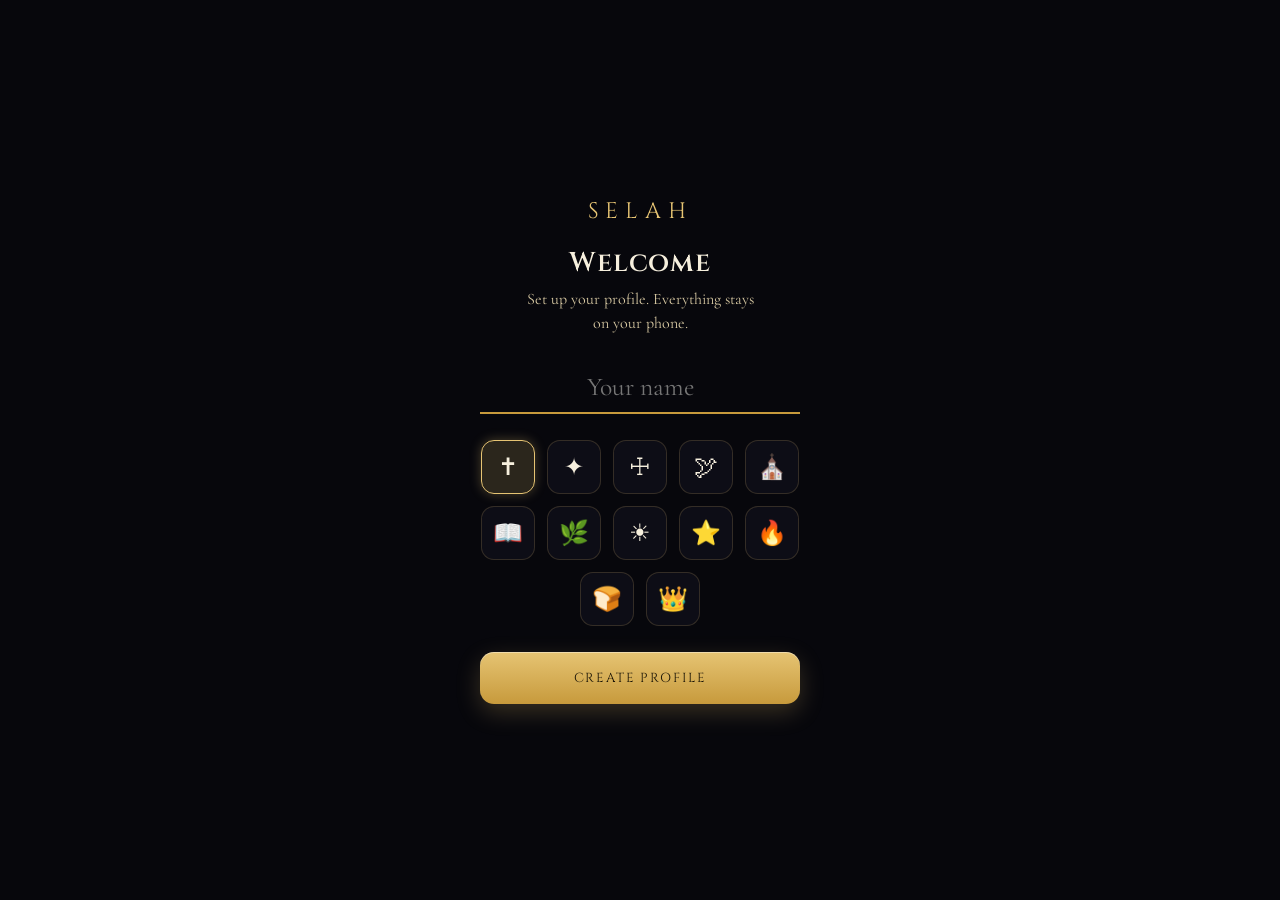
==== commit 68b1327f: "v3 — The Journey, reminders, cloud sync, friends, and real art Turns Selah from a verse feed into an" ====
--- a/index.html
+++ b/index.html
@@ -4,10 +4,28 @@
 <meta charset="utf-8">
 <meta name="viewport" content="width=device-width, initial-scale=1, maximum-scale=1, user-scalable=no, viewport-fit=cover">
 <meta name="theme-color" content="#07070c">
+<meta name="description" content="A doom-scroll Bible. Read the Word, hide it in your heart, and walk the road from Genesis to Revelation.">
 <meta name="apple-mobile-web-app-capable" content="yes">
+<meta name="mobile-web-app-capable" content="yes">
 <meta name="apple-mobile-web-app-status-bar-style" content="black-translucent">
 <meta name="apple-mobile-web-app-title" content="Selah">
 <title>Selah — Scroll the Word</title>
+
+<link rel="manifest" href="manifest.webmanifest">
+<link rel="icon" href="assets/favicon.png" sizes="32x32">
+<link rel="apple-touch-icon" href="assets/icon-180.png">
+<link rel="apple-touch-icon" sizes="167x167" href="assets/icon-167.png">
+<link rel="apple-touch-icon" sizes="152x152" href="assets/icon-152.png">
+<link rel="apple-touch-icon" sizes="120x120" href="assets/icon-120.png">
+
+<meta property="og:title" content="Selah — Scroll the Word">
+<meta property="og:description" content="Doom-scroll the Bible. Memorize it. Walk from Genesis to Revelation.">
+<meta property="og:image" content="assets/og.jpg">
+<meta property="og:image:width" content="1200">
+<meta property="og:image:height" content="630">
+<meta property="og:type" content="website">
+<meta name="twitter:card" content="summary_large_image">
+
 <link rel="preconnect" href="https://fonts.googleapis.com">
 <link rel="preconnect" href="https://fonts.gstatic.com" crossorigin>
 <link href="https://fonts.googleapis.com/css2?family=Cinzel:wght@500;600;700&family=Cormorant+Garamond:ital,wght@0,400;0,500;0,600;1,500&display=swap" rel="stylesheet">
@@ -35,6 +53,8 @@
       <main id="feed" aria-label="Scripture feed"></main>
       <div class="hint" id="hint">Swipe up ↑</div>
     </section>
+    <!-- JOURNEY -->
+    <section class="view" id="view-journey"><div class="scroll" id="journey-body"></div></section>
     <!-- LEARN -->
     <section class="view" id="view-learn"><div class="scroll" id="learn-body"></div></section>
     <!-- TRACK -->
@@ -44,10 +64,11 @@
   </div>
 
   <nav class="nav">
-    <button data-go="read" class="active"><svg viewBox="0 0 24 24" fill="none" stroke="currentColor" stroke-width="1.6" stroke-linecap="round" stroke-linejoin="round"><path d="M4 5c3 0 6 1 8 2 2-1 5-2 8-2v14c-3 0-6 1-8 2-2-1-5-2-8-2V5z"/><path d="M12 7v12"/></svg><span class="l">Read</span></button>
-    <button data-go="learn"><svg viewBox="0 0 24 24" fill="none" stroke="currentColor" stroke-width="1.6" stroke-linecap="round" stroke-linejoin="round"><path d="M12 3l9 5-9 5-9-5 9-5z"/><path d="M6 10v5c0 1.5 3 3 6 3s6-1.5 6-3v-5"/></svg><span class="l">Learn</span></button>
-    <button data-go="track"><svg viewBox="0 0 24 24" fill="none" stroke="currentColor" stroke-width="1.6" stroke-linecap="round" stroke-linejoin="round"><path d="M4 20V10M10 20V4M16 20v-7M22 20H2"/></svg><span class="l">Track</span></button>
-    <button data-go="me"><svg viewBox="0 0 24 24" fill="none" stroke="currentColor" stroke-width="1.6" stroke-linecap="round" stroke-linejoin="round"><circle cx="12" cy="8" r="4"/><path d="M4 21c0-4 3.5-6 8-6s8 2 8 6"/></svg><span class="l">Me</span></button>
+    <button data-go="read" class="active" aria-label="Read"><svg viewBox="0 0 24 24" fill="none" stroke="currentColor" stroke-width="1.6" stroke-linecap="round" stroke-linejoin="round"><path d="M4 5c3 0 6 1 8 2 2-1 5-2 8-2v14c-3 0-6 1-8 2-2-1-5-2-8-2V5z"/><path d="M12 7v12"/></svg><span class="l">Read</span></button>
+    <button data-go="journey" aria-label="Journey"><svg viewBox="0 0 24 24" fill="none" stroke="currentColor" stroke-width="1.6" stroke-linecap="round" stroke-linejoin="round"><path d="M7 21c0-4 10-4 10-9S9 8 9 4"/><circle cx="9" cy="3.4" r="1.6"/><circle cx="17" cy="12" r="1.6"/><circle cx="7" cy="21" r="1.6"/></svg><span class="l">Journey</span></button>
+    <button data-go="learn" aria-label="Learn"><svg viewBox="0 0 24 24" fill="none" stroke="currentColor" stroke-width="1.6" stroke-linecap="round" stroke-linejoin="round"><path d="M12 3l9 5-9 5-9-5 9-5z"/><path d="M6 10v5c0 1.5 3 3 6 3s6-1.5 6-3v-5"/></svg><span class="l">Learn</span></button>
+    <button data-go="track" aria-label="Track"><svg viewBox="0 0 24 24" fill="none" stroke="currentColor" stroke-width="1.6" stroke-linecap="round" stroke-linejoin="round"><path d="M4 20V10M10 20V4M16 20v-7M22 20H2"/></svg><span class="l">Track</span></button>
+    <button data-go="me" aria-label="Me"><svg viewBox="0 0 24 24" fill="none" stroke="currentColor" stroke-width="1.6" stroke-linecap="round" stroke-linejoin="round"><circle cx="12" cy="8" r="4"/><path d="M4 21c0-4 3.5-6 8-6s8 2 8 6"/></svg><span class="l">Me</span></button>
   </nav>
 </div>
 
@@ -62,24 +83,37 @@
   <div class="lesson-foot"></div>
 </div>
 
-<!-- saved drawer -->
+<!-- chapter reader -->
+<div class="reader" id="reader"></div>
+
+<!-- kept verses -->
 <section class="sheet" id="sheet">
   <div class="sheet-h"><h2>Kept verses</h2><button class="x" id="closeSaved">×</button></div>
   <div class="body" id="savedList"></div>
 </section>
 
+<!-- book / chapter picker -->
+<section class="sheet" id="bookSheet"></section>
+
+<!-- friends -->
+<section class="sheet" id="friendSheet"></section>
+
+<!-- add to home screen -->
+<div class="install-bar" id="installBar">
+  <img src="assets/icon-192.png" alt="">
+  <div class="t"><b>Put Selah on your home screen</b><span id="installWhy">Full screen, offline, and daily reminders.</span></div>
+  <button id="installGo">Install</button>
+  <button class="x" id="installNo" aria-label="Dismiss">×</button>
+</div>
+
 <div class="toast" id="toast"></div>
 
+<script src="config.js"></script>
 <script src="data.js"></script>
+<script src="journey.js"></script>
+<script src="share.js"></script>
+<script src="push.js"></script>
+<script src="sync.js"></script>
 <script src="app.js"></script>
-<script>
-/* installable PWA — inline manifest, no external files */
-(function(){
-  const m={name:"Selah",short_name:"Selah",start_url:".",display:"standalone",background_color:"#07070c",theme_color:"#07070c",orientation:"portrait",description:"Scroll the Word.",
-    icons:[{src:"data:image/svg+xml,"+encodeURIComponent('<svg xmlns="http://www.w3.org/2000/svg" width="512" height="512"><rect width="512" height="512" fill="#07070c"/><text x="256" y="352" font-size="300" text-anchor="middle" fill="#e6c473" font-family="Georgia,serif">S</text></svg>'),sizes:"512x512",type:"image/svg+xml"}]};
-  const b=new Blob([JSON.stringify(m)],{type:'application/manifest+json'});
-  const l=document.createElement('link'); l.rel='manifest'; l.href=URL.createObjectURL(b); document.head.appendChild(l);
-})();
-</script>
 </body>
 </html>
--- a/styles.css
+++ b/styles.css
@@ -22,8 +22,8 @@
   font-synthesis-weight:none;
 }
 
-*{box-sizing:border-box; -webkit-tap-highlight-color:transparent;}
-html,body{margin:0;height:100%;background:var(--bg);overscroll-behavior:none;}
+*{box-sizing:border-box; -webkit-tap-highlight-color:transparent; min-width:0;}
+html,body{margin:0;height:100%;width:100%;max-width:100%;background:var(--bg);overscroll-behavior:none;overflow-x:hidden;}
 body{
   color:var(--ink);
   font-family:"Cormorant Garamond","Iowan Old Style",Georgia,serif;
@@ -35,11 +35,11 @@
 img{max-width:100%;}
 
 /* ---------------- app shell / views ---------------- */
-#app{height:100dvh;position:relative;}
-.view{position:absolute;inset:0;display:none;}
+#app{height:100dvh;position:relative;width:100%;max-width:100%;overflow-x:hidden;}
+.view{position:absolute;inset:0;display:none;overflow:hidden;}
 .view.active{display:block;}
-.scroll{height:100dvh;overflow-y:auto;-webkit-overflow-scrolling:touch;
-  padding:calc(env(safe-area-inset-top) + 74px) 22px calc(var(--nav-h) + env(safe-area-inset-bottom) + 30px);}
+.scroll{height:100dvh;width:100%;max-width:100%;overflow-y:auto;overflow-x:hidden;-webkit-overflow-scrolling:touch;
+  padding:calc(env(safe-area-inset-top) + 74px) 20px calc(var(--nav-h) + env(safe-area-inset-bottom) + 30px);}
 
 /* ============================================================
    READ — the doom-scroll feed (stained-glass windows)
@@ -163,7 +163,7 @@
 .goal-ring .t b{font-family:"Cinzel",serif;font-size:1.15rem;display:block;}
 .goal-ring .t span{color:var(--ink-dim);font-size:.95rem;}
 
-.cta{all:unset;cursor:pointer;display:block;width:100%;text-align:center;
+.cta{all:unset;box-sizing:border-box;cursor:pointer;display:block;width:100%;text-align:center;
   padding:17px;border-radius:14px;font-family:"Cinzel",serif;letter-spacing:.14em;text-transform:uppercase;font-size:.82rem;
   color:#1a1406;background:linear-gradient(180deg,var(--gold),var(--gold-2));
   box-shadow:0 8px 24px rgba(230,196,115,.22), inset 0 1px 0 rgba(255,255,255,.4);}
@@ -207,7 +207,7 @@
 .reveal{font-size:1.5rem;line-height:1.42;color:var(--ink);padding:18px;border-radius:14px;
   border:1px solid var(--line);background:rgba(230,196,115,.05);margin-bottom:8px;}
 .rate{display:grid;grid-template-columns:repeat(2,1fr);gap:10px;margin-top:16px;}
-.rate button{all:unset;cursor:pointer;text-align:center;padding:14px;border-radius:12px;border:1px solid var(--line);
+.rate button{all:unset;box-sizing:border-box;cursor:pointer;text-align:center;padding:14px;border-radius:12px;border:1px solid var(--line);
   font-family:ui-sans-serif,system-ui,sans-serif;font-size:.85rem;color:var(--ink);}
 .rate button small{display:block;color:var(--ink-dim);font-size:.62rem;margin-top:4px;letter-spacing:.05em;}
 .rate button[data-q="again"]{border-color:rgba(210,90,80,.4);color:#e59b93;}
@@ -226,7 +226,7 @@
 
 /* multiple choice */
 .choices{display:flex;flex-direction:column;gap:11px;margin-top:8px;}
-.choice{all:unset;cursor:pointer;padding:16px 18px;border-radius:13px;border:1px solid var(--line);
+.choice{all:unset;box-sizing:border-box;width:100%;cursor:pointer;padding:16px 18px;border-radius:13px;border:1px solid var(--line);
   background:linear-gradient(160deg,rgba(230,196,115,.05),rgba(20,20,32,.5));font-size:1.15rem;}
 .choice.correct{border-color:#4fae8a;background:rgba(79,174,138,.16);}
 .choice.wrong{border-color:#d25a50;background:rgba(210,90,80,.16);}
@@ -359,8 +359,171 @@
   font-family:ui-sans-serif,system-ui,sans-serif;animation:hintPulse 2.4s ease-in-out infinite;transition:opacity .5s;}
 @keyframes hintPulse{0%,100%{opacity:.3;transform:translateY(0);}50%{opacity:.85;transform:translateY(4px);}}
 
+/* ============================================================
+   JOURNEY — the road from Genesis to Revelation
+   ============================================================ */
+#view-journey .scroll{padding-top:calc(env(safe-area-inset-top) + 26px);}
+
+.j-hero{padding:20px;margin-bottom:26px;
+  background-image:linear-gradient(180deg,rgba(7,7,12,.72),rgba(7,7,12,.93)),url("assets/road.jpg");
+  background-size:cover;background-position:center 22%;}
+.j-hero-top{display:flex;gap:10px;margin-bottom:16px;position:relative;z-index:1;}
+.j-hero-top>div{flex:1;text-align:center;}
+.j-hero-top b{display:block;font-size:1.3rem;color:var(--gold);line-height:1;}
+.j-hero-top span{display:block;font-size:.58rem;letter-spacing:.14em;text-transform:uppercase;color:var(--ink-dim);margin-top:7px;
+  font-family:ui-sans-serif,system-ui,sans-serif;}
+.j-bar{height:12px;border-radius:999px;background:rgba(230,196,115,.12);overflow:hidden;margin-bottom:18px;
+  border:1px solid var(--line);position:relative;z-index:1;}
+.j-bar.sm{height:8px;margin:4px 0 20px;}
+.j-bar i{display:block;height:100%;border-radius:999px;
+  background:linear-gradient(90deg,var(--gold-2),var(--gold));box-shadow:0 0 14px rgba(230,196,115,.45);
+  transition:width .5s cubic-bezier(.2,.8,.2,1);}
+.j-hero .cta{position:relative;z-index:1;}
+
+.j-path{position:relative;margin:8px -6px 40px;}
+.j-road{position:absolute;inset:0;width:100%;height:100%;overflow:visible;}
+.j-road .road-base{fill:none;stroke:rgba(230,196,115,.16);stroke-width:26;stroke-linecap:round;stroke-linejoin:round;}
+.j-road .road-inner{fill:none;stroke:rgba(230,196,115,.3);stroke-width:2;stroke-linecap:round;stroke-dasharray:1 11;}
+
+.j-banner{position:absolute;left:0;right:0;text-align:center;pointer-events:none;}
+.j-banner b{display:inline-block;font-size:.66rem;letter-spacing:.28em;text-transform:uppercase;color:var(--gold);
+  padding:8px 20px;border-radius:999px;border:1px solid var(--line);
+  background:linear-gradient(160deg,var(--glass),rgba(7,7,12,.9));box-shadow:0 6px 22px rgba(0,0,0,.5);}
+.j-banner span{display:block;font-size:.82rem;color:var(--ink-dim);margin-top:7px;}
+
+.j-node{all:unset;cursor:pointer;position:absolute;transform:translateX(-50%);
+  display:flex;flex-direction:column;align-items:center;width:120px;}
+.j-node .face{width:62px;height:62px;border-radius:50%;display:flex;align-items:center;justify-content:center;
+  font-family:"Cinzel",serif;font-size:1.05rem;letter-spacing:.02em;color:var(--ink);
+  background:linear-gradient(165deg,var(--glass),rgba(10,10,18,.95));
+  border:2px solid rgba(10,10,16,.9);
+  box-shadow:0 7px 0 rgba(0,0,0,.55), inset 0 2px 8px rgba(255,255,255,.12);position:relative;z-index:1;}
+/* completion ring drawn behind the medallion */
+.j-node .ring{position:absolute;top:-9px;left:50%;transform:translateX(-50%);
+  width:80px;height:80px;border-radius:50%;
+  background:conic-gradient(var(--gold) var(--deg), rgba(230,196,115,.14) 0);
+  box-shadow:0 0 14px rgba(230,196,115,.18);}
+.j-node .nm{margin-top:9px;font-size:.7rem;letter-spacing:.04em;color:var(--ink-dim);text-align:center;line-height:1.25;
+  font-family:ui-sans-serif,system-ui,sans-serif;text-shadow:0 2px 6px rgba(0,0,0,.9);}
+.j-node .cnt{font-size:.58rem;color:var(--gold);opacity:.75;margin-top:2px;font-family:ui-sans-serif,system-ui,sans-serif;}
+.j-node:active .face{transform:translateY(3px);box-shadow:0 4px 0 rgba(0,0,0,.55);}
+.j-node.done .face{color:var(--gold);box-shadow:0 7px 0 rgba(0,0,0,.55), 0 0 26px rgba(230,196,115,.4);}
+.j-node.done .nm{color:var(--gold);}
+.j-node.locked{cursor:default;}
+.j-node.locked .face{opacity:.34;filter:saturate(.2);}
+.j-node.locked .nm{opacity:.4;}
+.j-node.locked .ring{opacity:.25;}
+
+.pilgrim{position:absolute;width:56px;height:70px;pointer-events:none;transform:translateX(-50%);
+  filter:drop-shadow(0 8px 14px rgba(0,0,0,.75));z-index:2;animation:bob 1.9s ease-in-out infinite;}
+.pilgrim svg,.pilgrim img{width:100%;height:100%;object-fit:contain;}
+@keyframes bob{0%,100%{transform:translateX(-50%) translateY(0);}50%{transform:translateX(-50%) translateY(-6px);}}
+.pilgrim .leg.l{animation:step 1.9s ease-in-out infinite;}
+.pilgrim .leg.r{animation:step 1.9s ease-in-out infinite reverse;}
+@keyframes step{0%,100%{transform:rotate(-9deg);}50%{transform:rotate(9deg);}}
+.pilgrim svg .leg{transform-origin:19px 42px;transform-box:fill-box;}
+
+/* chapter stones */
+.chips{display:grid;grid-template-columns:repeat(auto-fill,minmax(46px,1fr));gap:9px;margin-bottom:26px;}
+.chip{all:unset;box-sizing:border-box;cursor:pointer;text-align:center;padding:12px 0;border-radius:11px;
+  border:1px solid var(--line);font-family:ui-sans-serif,system-ui,sans-serif;font-size:.82rem;color:var(--ink-dim);
+  background:rgba(20,20,32,.5);}
+.chip.on{color:#1a1406;font-weight:600;background:linear-gradient(180deg,var(--gold),var(--gold-2));border-color:var(--gold);}
+.chip:active{transform:translateY(1px);}
+.j-finished{text-align:center;color:var(--gold);letter-spacing:.2em;text-transform:uppercase;font-size:.72rem;padding:18px;
+  border:1px solid var(--line);border-radius:14px;background:rgba(230,196,115,.06);}
+.sheet-h small{display:block;color:var(--ink-dim);font-size:.8rem;margin-top:5px;}
+
+/* ============================================================
+   READER
+   ============================================================ */
+.reader{position:fixed;inset:0;z-index:42;background:var(--bg);display:none;flex-direction:column;}
+.reader.open{display:flex;}
+.rd-top{display:flex;align-items:center;gap:14px;flex:none;
+  padding:calc(env(safe-area-inset-top) + 16px) 20px 12px;border-bottom:1px solid var(--line);}
+.rd-top .x{all:unset;cursor:pointer;font-size:1.7rem;color:var(--ink-dim);line-height:1;width:26px;}
+.rd-ref{flex:1;font-size:.92rem;letter-spacing:.1em;}
+.rd-tx{font-size:.6rem;letter-spacing:.2em;color:var(--gold);opacity:.8;}
+.rd-body{flex:1;overflow-y:auto;padding:24px 24px calc(env(safe-area-inset-bottom) + 40px);}
+.rd-h{font-size:1.6rem;letter-spacing:.04em;margin:0 0 20px;color:var(--gold);}
+.rd-text{font-size:1.3rem;line-height:1.72;color:var(--ink);margin-bottom:32px;}
+.rd-text sup{color:var(--gold);font-size:.62em;margin-right:5px;font-family:"Cinzel",serif;vertical-align:super;}
+.rd-text .v{display:inline;}
+.rd-load{text-align:center;color:var(--ink-dim);padding:24vh 20px;line-height:1.7;}
+.rd-nav{display:flex;justify-content:space-between;margin-top:16px;}
+.rd-nav button{all:unset;cursor:pointer;padding:12px 18px;border-radius:11px;border:1px solid var(--line);
+  color:var(--gold);font-family:"Cinzel",serif;font-size:.74rem;letter-spacing:.1em;}
+
+/* ============================================================
+   SETTINGS extras — switches, groups, notes
+   ============================================================ */
+.setting-group{margin-top:26px;}
+.group-h{font-size:.64rem;letter-spacing:.28em;text-transform:uppercase;color:var(--gold);margin-bottom:6px;}
+.setting.sub{padding-left:14px;}
+.setting.sub.off{display:none;}
+.setting input[type=time]{font-family:ui-sans-serif,system-ui,sans-serif;background:rgba(20,20,32,.7);color:var(--ink);
+  border:1px solid var(--line);border-radius:10px;padding:9px 12px;font-size:.9rem;}
+.setting input[type=text],.setting input[type=email]{font-family:ui-sans-serif,system-ui,sans-serif;background:rgba(20,20,32,.7);
+  color:var(--ink);border:1px solid var(--line);border-radius:10px;padding:11px 13px;font-size:.95rem;width:100%;}
+.note{padding:13px 15px;border-radius:12px;border:1px solid var(--line);background:rgba(230,196,115,.06);
+  color:var(--ink-dim);font-size:.9rem;line-height:1.5;margin:10px 0;}
+.note small{display:block;color:var(--gold);opacity:.8;margin-top:5px;font-size:.78rem;}
+.note.warn{border-color:rgba(210,90,80,.4);background:rgba(210,90,80,.1);color:#f0a89f;}
+
+.sw{position:relative;display:inline-block;width:52px;height:30px;flex:none;cursor:pointer;}
+.sw input{opacity:0;width:0;height:0;position:absolute;}
+.sw i{position:absolute;inset:0;border-radius:999px;background:rgba(230,196,115,.14);border:1px solid var(--line);transition:.22s;}
+.sw i::after{content:"";position:absolute;top:3px;left:3px;width:22px;height:22px;border-radius:50%;
+  background:var(--ink-dim);transition:.22s;}
+.sw input:checked + i{background:linear-gradient(180deg,var(--gold),var(--gold-2));border-color:var(--gold);}
+.sw input:checked + i::after{transform:translateX(22px);background:#1a1406;}
+
+/* ============================================================
+   FRIENDS
+   ============================================================ */
+.f-row{display:flex;align-items:center;gap:14px;padding:14px 2px;border-bottom:1px solid rgba(230,196,115,.1);}
+.f-av{width:46px;height:46px;border-radius:13px;flex:none;display:flex;align-items:center;justify-content:center;
+  font-family:"Cinzel",serif;font-size:1.2rem;color:#1a1406;background:linear-gradient(150deg,var(--gold),var(--gold-2));}
+.f-who{flex:1;min-width:0;}
+.f-who b{display:block;font-family:"Cinzel",serif;font-size:1rem;letter-spacing:.02em;}
+.f-who span{display:block;color:var(--ink-dim);font-size:.84rem;margin-top:2px;
+  white-space:nowrap;overflow:hidden;text-overflow:ellipsis;}
+.f-streak{text-align:right;flex:none;}
+.f-streak b{display:block;font-family:"Cinzel",serif;color:var(--gold);font-size:1.15rem;line-height:1;}
+.f-streak span{font-size:.54rem;letter-spacing:.14em;text-transform:uppercase;color:var(--ink-dim);
+  font-family:ui-sans-serif,system-ui,sans-serif;}
+.f-act{all:unset;cursor:pointer;padding:9px 14px;border-radius:10px;border:1px solid var(--line);color:var(--gold);
+  font-family:ui-sans-serif,system-ui,sans-serif;font-size:.74rem;flex:none;}
+.f-add{display:flex;gap:10px;align-items:center;margin:14px 0 6px;}
+.f-add input{flex:1;}
+.f-you{display:flex;align-items:center;justify-content:space-between;gap:12px;padding:16px;border-radius:14px;
+  border:1px solid var(--line);background:linear-gradient(160deg,rgba(230,196,115,.06),rgba(20,20,32,.5));margin-bottom:18px;}
+.f-you .h{font-family:"Cinzel",serif;color:var(--gold);font-size:1.05rem;letter-spacing:.04em;}
+.f-you small{display:block;color:var(--ink-dim);font-size:.78rem;margin-top:3px;}
+
+/* ============================================================
+   INSTALL / SHARE
+   ============================================================ */
+.install-bar{position:fixed;left:14px;right:14px;bottom:calc(var(--nav-h) + env(safe-area-inset-bottom) + 14px);z-index:20;
+  display:none;align-items:center;gap:12px;padding:13px 15px;border-radius:16px;border:1px solid var(--line);
+  background:rgba(14,13,20,.96);backdrop-filter:blur(14px);-webkit-backdrop-filter:blur(14px);
+  box-shadow:0 16px 44px rgba(0,0,0,.6);}
+.install-bar.show{display:flex;animation:rise .4s ease;}
+.install-bar img{width:38px;height:38px;border-radius:10px;flex:none;}
+.install-bar .t{flex:1;font-size:.86rem;line-height:1.35;}
+.install-bar .t b{display:block;font-family:"Cinzel",serif;letter-spacing:.04em;margin-bottom:2px;}
+.install-bar .t span{color:var(--ink-dim);font-size:.78rem;}
+.install-bar button{all:unset;cursor:pointer;padding:10px 15px;border-radius:11px;flex:none;
+  background:linear-gradient(180deg,var(--gold),var(--gold-2));color:#1a1406;
+  font-family:"Cinzel",serif;font-size:.7rem;letter-spacing:.1em;text-transform:uppercase;}
+.install-bar .x{all:unset;cursor:pointer;color:var(--ink-dim);font-size:1.3rem;padding:0 4px;background:none;}
+
+.share-strip{display:flex;gap:10px;margin:18px 0 6px;}
+.share-strip button{flex:1;}
+
 @media (prefers-reduced-motion:reduce){
   *{animation:none !important;}
   #feed{scroll-behavior:auto;}
   .pane .verse,.pane .arch,.pane .trans{opacity:1;transform:none;}
+  .pilgrim{animation:none;transform:translateX(-50%);}
 }
